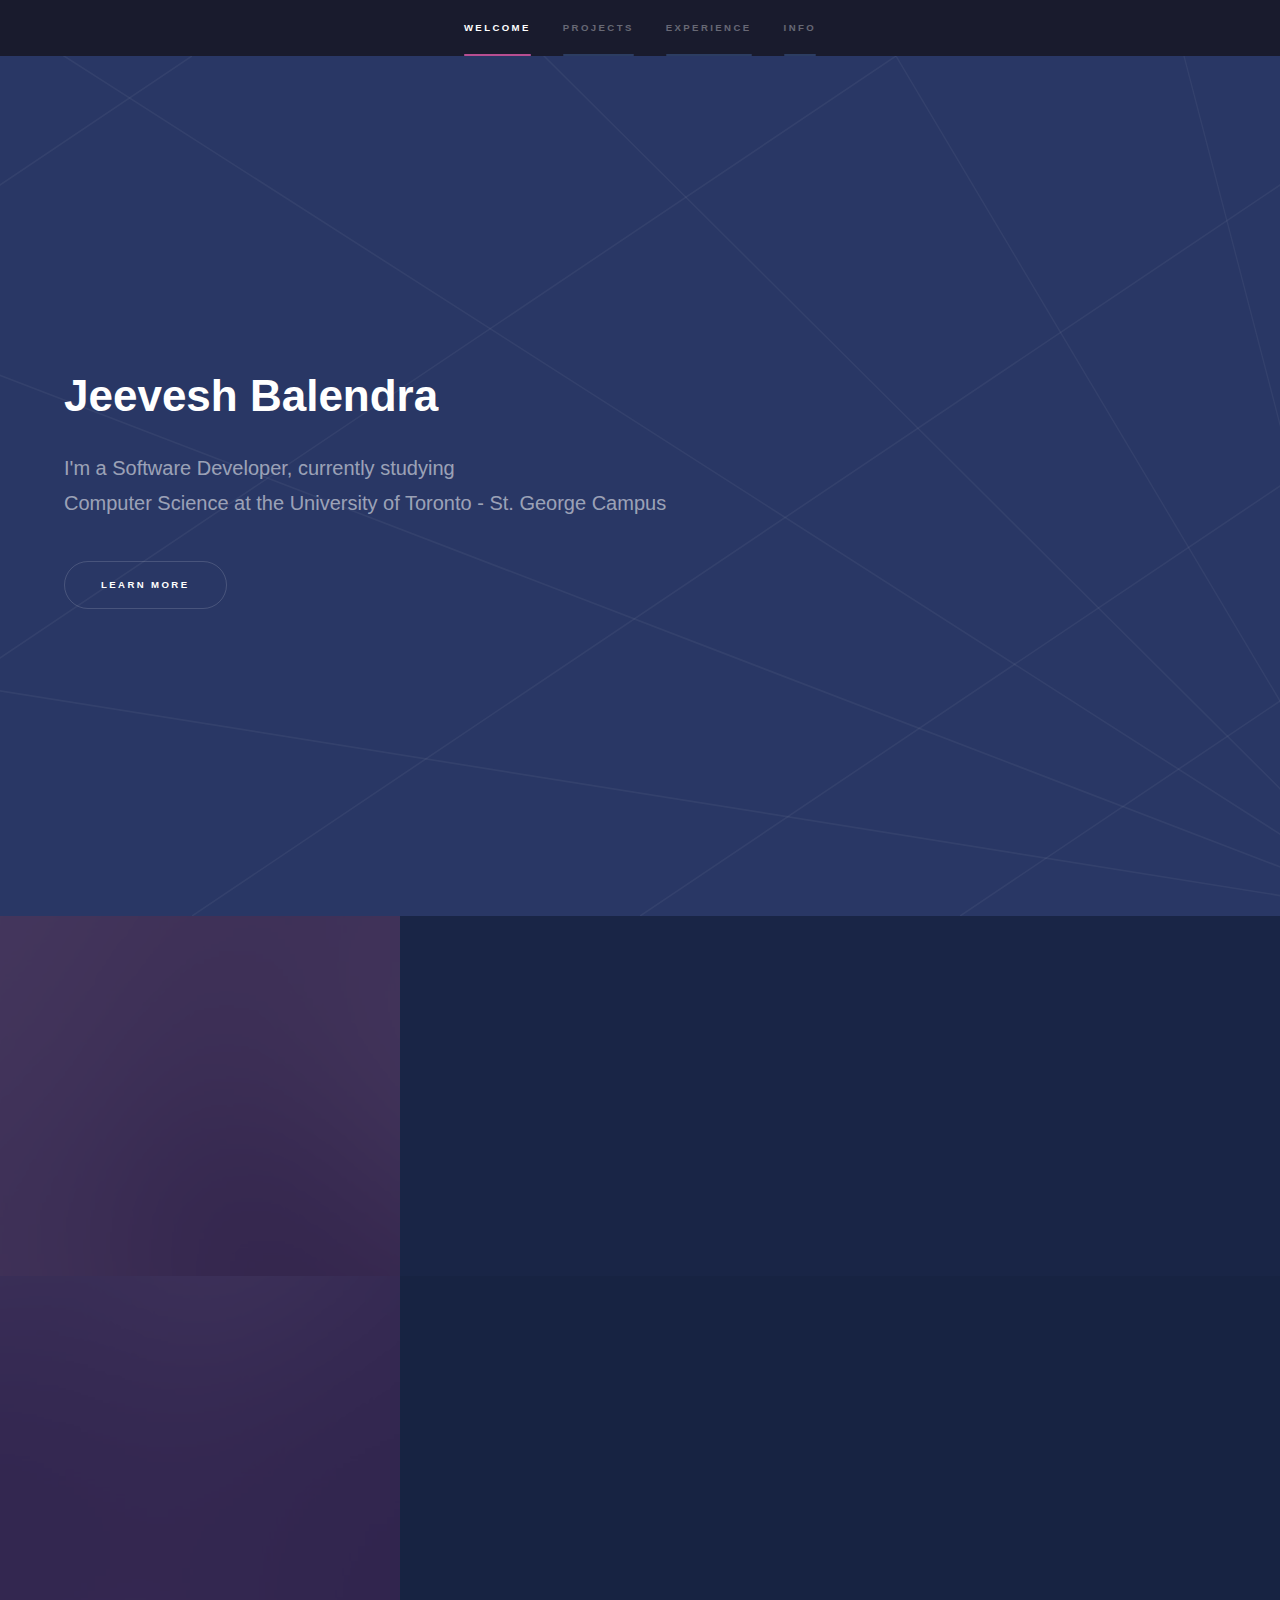
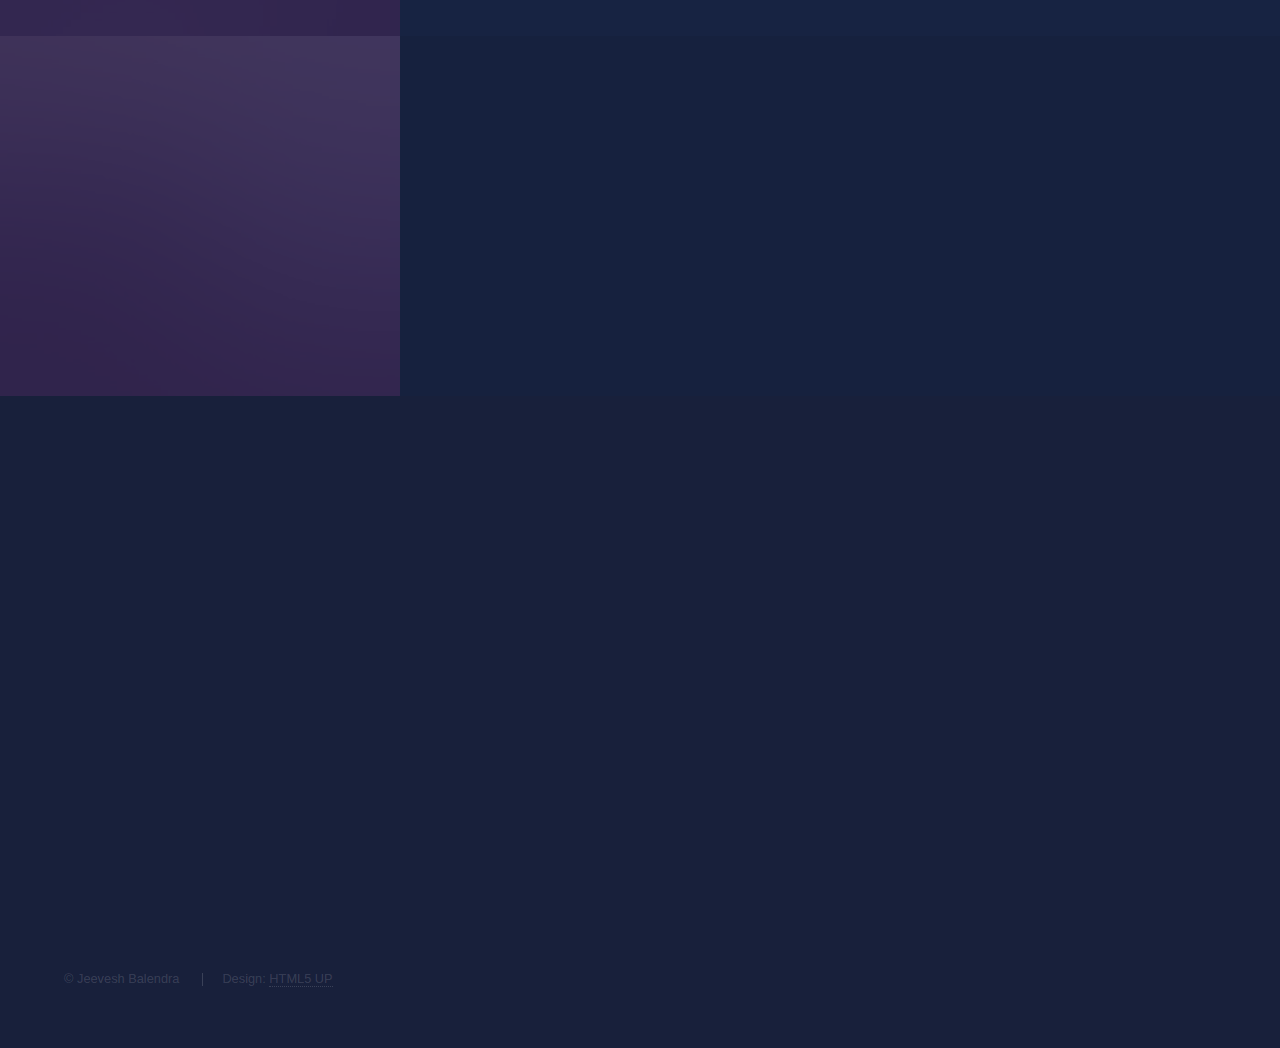
==== index.html @ 4cd85513 "text" ====
<!DOCTYPE html>
<!--
	Hyperspace by HTML5 UP
	html5up.net | @ajlkn
	Free for personal and commercial use under the CCA 3.0 license (html5up.net/license)
-->
<html>
  <head>
    <title>Jeevesh Balendra</title>
    <meta charset="utf-8" />
    <meta
      name="viewport"
      content="width=device-width, initial-scale=1, user-scalable=no"
    />
    <link rel="stylesheet" href="assets/css/main.css" />
    <noscript
      ><link rel="stylesheet" href="assets/css/noscript.css"
    /></noscript>
  </head>
  <body class="is-preload">
    <!-- Sidebar -->
    <section id="sidebar">
      <div class="inner">
        <nav>
          <ul>
            <li><a href="#intro">Welcome</a></li>
            <li><a href="#one">Projects</a></li>
            <li><a href="#two">Experience</a></li>
            <li><a href="#three">Info</a></li>
          </ul>
        </nav>
      </div>
    </section>

    <!-- Wrapper -->
    <div id="wrapper">
      <!-- Intro -->
      <section id="intro" class="wrapper style1 fullscreen fade-up">
        <div class="inner">
          <h1>Jeevesh Balendra</h1>
          <p>
            I'm a Software Developer, currently studying <br />
            Computer Science at the University of Toronto - St. George Campus
          </p>
          <ul class="actions">
            <li><a href="#one" class="button scrolly">Learn more</a></li>
          </ul>
        </div>
      </section>

      <!-- One -->
      <section id="one" class="wrapper style2 spotlights">
        <section>
          <a href="#" class="image"
            ><img src="images/pic01.jpg" alt="" data-position="center center"
          /></a>
          <div class="content">
            <div class="inner">
              <h2>Sed ipsum dolor</h2>
              <p>
                Phasellus convallis elit id ullamcorper pulvinar. Duis aliquam
                turpis mauris, eu ultricies erat malesuada quis. Aliquam
                dapibus.
              </p>
              <ul class="actions">
                <li><a href="generic.html" class="button">Learn more</a></li>
              </ul>
            </div>
          </div>
        </section>
        <section>
          <a href="#" class="image"
            ><img src="images/pic02.jpg" alt="" data-position="top center"
          /></a>
          <div class="content">
            <div class="inner">
              <h2>Feugiat consequat</h2>
              <p>
                Phasellus convallis elit id ullamcorper pulvinar. Duis aliquam
                turpis mauris, eu ultricies erat malesuada quis. Aliquam
                dapibus.
              </p>
              <ul class="actions">
                <li><a href="generic.html" class="button">Learn more</a></li>
              </ul>
            </div>
          </div>
        </section>
        <section>
          <a href="#" class="image"
            ><img src="images/pic03.jpg" alt="" data-position="25% 25%"
          /></a>
          <div class="content">
            <div class="inner">
              <h2>Ultricies aliquam</h2>
              <p>
                Phasellus convallis elit id ullamcorper pulvinar. Duis aliquam
                turpis mauris, eu ultricies erat malesuada quis. Aliquam
                dapibus.
              </p>
              <ul class="actions">
                <li><a href="generic.html" class="button">Learn more</a></li>
              </ul>
            </div>
          </div>
        </section>
      </section>

      <!-- Two (experience) -->
      <section id="two" class="wrapper style3 fade-up">
        <div class="inner">
          <div class="table-wrapper">
            <table>
              <tbody>
                <tr>
                  <td>Software Engineering Fellow</td>
                  <td>Headstarter AI</td>
                  <td>2024</td>
                </tr>
                <tr>
                  <td>Executive</td>
                  <td>Markville Web Development Club</td>
                  <td>2023</td>
                </tr>
              </tbody>
            </table>
          </div>
        </div>
      </section>

      <!-- Three (info) -->
      <section id="three" class="wrapper style3 fade-up">
        <div class="inner">
          <p>I'm currently exploring the world of software engineering, and I'm looking for work for Summer 2025.
          <br>Aside from that, I am also into finance and sports.
          <br>Feel free to reach out anytime!</p>
          <div>
            <section>
                  <ul class="icons">
                    <!-- <li>
                      <a href="#" target="_blank" class="icon brands fa-twitter"
                        ><span class="label">Twitter</span></a
                      >
                    </li> -->
                    <li>
                      <a href="https://github.com/jfishB" target="_blank" class="icon brands fa-github"
                        ><span class="label">GitHub</span></a
                      >
                    </li>
                    <li>
                      <a href="https://linkedin.com/in/jeevesh0126" target="_blank" class="icon brands fa-linkedin-in"
                        ><span class="label">LinkedIn</span></a
                      >
                    </li>
                  </ul>
                </li>
              </ul>
            </section>
          </div>
        </div>
      </section>

      <!-- Footer -->
      <footer id="footer" class="wrapper style3">
        <div class="inner">
          <ul class="menu">
            <li>&copy; Jeevesh Balendra</li>
            <li>Design: <a href="http://html5up.net">HTML5 UP</a></li>
          </ul>
        </div>
      </footer>
    </div>

    <!-- Scripts -->
    <script src="assets/js/jquery.min.js"></script>
    <script src="assets/js/jquery.scrollex.min.js"></script>
    <script src="assets/js/jquery.scrolly.min.js"></script>
    <script src="assets/js/browser.min.js"></script>
    <script src="assets/js/breakpoints.min.js"></script>
    <script src="assets/js/util.js"></script>
    <script src="assets/js/main.js"></script>
  </body>
</html>
---- assets/css/main.css ----
@import url(fontawesome-all.min.css);

/*
	Hyperspace by HTML5 UP
	html5up.net | @ajlkn
	Free for personal and commercial use under the CCA 3.0 license (html5up.net/license)
*/

html, body, div, span, applet, object,
iframe, h1, h2, h3, h4, h5, h6, p, blockquote,
pre, a, abbr, acronym, address, big, cite,
code, del, dfn, em, img, ins, kbd, q, s, samp,
small, strike, strong, sub, sup, tt, var, b,
u, i, center, dl, dt, dd, ol, ul, li, fieldset,
form, label, legend, table, caption, tbody,
tfoot, thead, tr, th, td, article, aside,
canvas, details, embed, figure, figcaption,
footer, header, hgroup, menu, nav, output, ruby,
section, summary, time, mark, audio, video {
	margin: 0;
	padding: 0;
	border: 0;
	font-size: 100%;
	font: inherit;
	vertical-align: baseline;}

article, aside, details, figcaption, figure,
footer, header, hgroup, menu, nav, section {
	display: block;}

body {
	line-height: 1;
}

ol, ul {
	list-style: none;
}

blockquote, q {
	quotes: none;
}

	blockquote:before, blockquote:after, q:before, q:after {
		content: '';
		content: none;
	}

table {
	border-collapse: collapse;
	border-spacing: 0;
}

body {
	-webkit-text-size-adjust: none;
}

mark {
	background-color: transparent;
	color: inherit;
}

input::-moz-focus-inner {
	border: 0;
	padding: 0;
}

input, select, textarea {
	-moz-appearance: none;
	-webkit-appearance: none;
	-ms-appearance: none;
	appearance: none;
}

/* Basic */

	@-ms-viewport {
		width: device-width;
	}

	body {
		-ms-overflow-style: scrollbar;
	}

	@media screen and (max-width: 480px) {

		html, body {
			min-width: 320px;
		}

	}

	html {
		box-sizing: border-box;
	}

	*, *:before, *:after {
		box-sizing: inherit;
	}

	body {
		background: #312450;
	}

		body.is-preload *, body.is-preload *:before, body.is-preload *:after {
			-moz-animation: none !important;
			-webkit-animation: none !important;
			-ms-animation: none !important;
			animation: none !important;
			-moz-transition: none !important;
			-webkit-transition: none !important;
			-ms-transition: none !important;
			transition: none !important;
		}

/* Type */

	body, input, select, textarea {
		color: rgba(255, 255, 255, 0.55);
		font-family: Arial, Helvetica, sans-serif;
		font-size: 16.5pt;
		font-weight: normal;
		line-height: 1.75;
	}

		@media screen and (max-width: 1680px) {

			body, input, select, textarea {
				font-size: 13pt;
			}

		}

		@media screen and (max-width: 1280px) {

			body, input, select, textarea {
				font-size: 12pt;
			}

		}

		@media screen and (max-width: 360px) {

			body, input, select, textarea {
				font-size: 11pt;
			}

		}

	a {
		-moz-transition: color 0.2s ease, border-bottom-color 0.2s ease;
		-webkit-transition: color 0.2s ease, border-bottom-color 0.2s ease;
		-ms-transition: color 0.2s ease, border-bottom-color 0.2s ease;
		transition: color 0.2s ease, border-bottom-color 0.2s ease;
		border-bottom: dotted 1px rgba(255, 255, 255, 0.35);
		color: inherit;
		text-decoration: none;
	}

		a:hover {
			border-bottom-color: transparent;
			color: #ffffff;
		}

	strong, b {
		color: #ffffff;
		font-weight: bold;
	}

	em, i {
		font-style: italic;
	}

	p {
		margin: 0 0 2em 0;
	}

	h1, h2, h3, h4, h5, h6 {
		color: #ffffff;
		font-weight: bold;
		line-height: 1.5;
		margin: 0 0 0.5em 0;
	}

		h1 a, h2 a, h3 a, h4 a, h5 a, h6 a {
			color: inherit;
			text-decoration: none;
		}

	h1 {
		font-size: 2.75em;
	}

		h1.major {
			margin: 0 0 1.3em 0;
			position: relative;
			padding-bottom: 0.35em;
		}

			h1.major:after {
				background-image: -moz-linear-gradient(to right, #5e42a6, #b74e91);
				background-image: -webkit-linear-gradient(to right, #5e42a6, #b74e91);
				background-image: -ms-linear-gradient(to right, #5e42a6, #b74e91);
				background-image: linear-gradient(to right, #5e42a6, #b74e91);
				-moz-transition: max-width 0.2s ease;
				-webkit-transition: max-width 0.2s ease;
				-ms-transition: max-width 0.2s ease;
				transition: max-width 0.2s ease;
				border-radius: 0.2em;
				bottom: 0;
				content: '';
				height: 0.05em;
				position: absolute;
				right: 0;
				width: 100%;
			}

	h2 {
		font-size: 1.75em;
	}

	h3 {
		font-size: 1.1em;
	}

	h4 {
		font-size: 1em;
	}

	h5 {
		font-size: 0.8em;
	}

	h6 {
		font-size: 0.6em;
	}

	@media screen and (max-width: 736px) {

		h1 {
			font-size: 2em;
		}

		h2 {
			font-size: 1.25em;
		}

		h3 {
			font-size: 1em;
		}

		h4 {
			font-size: 0.8em;
		}

		h5 {
			font-size: 0.6em;
		}

		h6 {
			font-size: 0.6em;
		}

	}

	sub {
		font-size: 0.8em;
		position: relative;
		top: 0.5em;
	}

	sup {
		font-size: 0.8em;
		position: relative;
		top: -0.5em;
	}

	blockquote {
		border-left: solid 4px rgba(255, 255, 255, 0.15);
		font-style: italic;
		margin: 0 0 2em 0;
		padding: 0.5em 0 0.5em 2em;
	}

	code {
		background: rgba(255, 255, 255, 0.05);
		border-radius: 0.25em;
		border: solid 1px rgba(255, 255, 255, 0.15);
		font-family: "Courier New", monospace;
		font-size: 0.9em;
		margin: 0 0.25em;
		padding: 0.25em 0.65em;
	}

	pre {
		-webkit-overflow-scrolling: touch;
		font-family: "Courier New", monospace;
		font-size: 0.9em;
		margin: 0 0 2em 0;
	}

		pre code {
			display: block;
			line-height: 1.75em;
			padding: 1em 1.5em;
			overflow-x: auto;
		}

	hr {
		border: 0;
		border-bottom: solid 1px rgba(255, 255, 255, 0.15);
		margin: 2em 0;
	}

		hr.major {
			margin: 3em 0;
		}

	.align-left {
		text-align: left;
	}

	.align-center {
		text-align: center;
	}

	.align-right {
		text-align: right;
	}

/* Row */

	.row {
		display: flex;
		flex-wrap: wrap;
		box-sizing: border-box;
		align-items: stretch;
	}

		.row > * {
			box-sizing: border-box;
		}

		.row.gtr-uniform > * > :last-child {
			margin-bottom: 0;
		}

		.row.aln-left {
			justify-content: flex-start;
		}

		.row.aln-center {
			justify-content: center;
		}

		.row.aln-right {
			justify-content: flex-end;
		}

		.row.aln-top {
			align-items: flex-start;
		}

		.row.aln-middle {
			align-items: center;
		}

		.row.aln-bottom {
			align-items: flex-end;
		}

		.row > .imp {
			order: -1;
		}

		.row > .col-1 {
			width: 8.33333%;
		}

		.row > .off-1 {
			margin-left: 8.33333%;
		}

		.row > .col-2 {
			width: 16.66667%;
		}

		.row > .off-2 {
			margin-left: 16.66667%;
		}

		.row > .col-3 {
			width: 25%;
		}

		.row > .off-3 {
			margin-left: 25%;
		}

		.row > .col-4 {
			width: 33.33333%;
		}

		.row > .off-4 {
			margin-left: 33.33333%;
		}

		.row > .col-5 {
			width: 41.66667%;
		}

		.row > .off-5 {
			margin-left: 41.66667%;
		}

		.row > .col-6 {
			width: 50%;
		}

		.row > .off-6 {
			margin-left: 50%;
		}

		.row > .col-7 {
			width: 58.33333%;
		}

		.row > .off-7 {
			margin-left: 58.33333%;
		}

		.row > .col-8 {
			width: 66.66667%;
		}

		.row > .off-8 {
			margin-left: 66.66667%;
		}

		.row > .col-9 {
			width: 75%;
		}

		.row > .off-9 {
			margin-left: 75%;
		}

		.row > .col-10 {
			width: 83.33333%;
		}

		.row > .off-10 {
			margin-left: 83.33333%;
		}

		.row > .col-11 {
			width: 91.66667%;
		}

		.row > .off-11 {
			margin-left: 91.66667%;
		}

		.row > .col-12 {
			width: 100%;
		}

		.row > .off-12 {
			margin-left: 100%;
		}

		.row.gtr-0 {
			margin-top: 0;
			margin-left: 0em;
		}

			.row.gtr-0 > * {
				padding: 0 0 0 0em;
			}

			.row.gtr-0.gtr-uniform {
				margin-top: 0em;
			}

				.row.gtr-0.gtr-uniform > * {
					padding-top: 0em;
				}

		.row.gtr-25 {
			margin-top: 0;
			margin-left: -0.375em;
		}

			.row.gtr-25 > * {
				padding: 0 0 0 0.375em;
			}

			.row.gtr-25.gtr-uniform {
				margin-top: -0.375em;
			}

				.row.gtr-25.gtr-uniform > * {
					padding-top: 0.375em;
				}

		.row.gtr-50 {
			margin-top: 0;
			margin-left: -0.75em;
		}

			.row.gtr-50 > * {
				padding: 0 0 0 0.75em;
			}

			.row.gtr-50.gtr-uniform {
				margin-top: -0.75em;
			}

				.row.gtr-50.gtr-uniform > * {
					padding-top: 0.75em;
				}

		.row {
			margin-top: 0;
			margin-left: -1.5em;
		}

			.row > * {
				padding: 0 0 0 1.5em;
			}

			.row.gtr-uniform {
				margin-top: -1.5em;
			}

				.row.gtr-uniform > * {
					padding-top: 1.5em;
				}

		.row.gtr-150 {
			margin-top: 0;
			margin-left: -2.25em;
		}

			.row.gtr-150 > * {
				padding: 0 0 0 2.25em;
			}

			.row.gtr-150.gtr-uniform {
				margin-top: -2.25em;
			}

				.row.gtr-150.gtr-uniform > * {
					padding-top: 2.25em;
				}

		.row.gtr-200 {
			margin-top: 0;
			margin-left: -3em;
		}

			.row.gtr-200 > * {
				padding: 0 0 0 3em;
			}

			.row.gtr-200.gtr-uniform {
				margin-top: -3em;
			}

				.row.gtr-200.gtr-uniform > * {
					padding-top: 3em;
				}

		@media screen and (max-width: 1680px) {

			.row {
				display: flex;
				flex-wrap: wrap;
				box-sizing: border-box;
				align-items: stretch;
			}

				.row > * {
					box-sizing: border-box;
				}

				.row.gtr-uniform > * > :last-child {
					margin-bottom: 0;
				}

				.row.aln-left {
					justify-content: flex-start;
				}

				.row.aln-center {
					justify-content: center;
				}

				.row.aln-right {
					justify-content: flex-end;
				}

				.row.aln-top {
					align-items: flex-start;
				}

				.row.aln-middle {
					align-items: center;
				}

				.row.aln-bottom {
					align-items: flex-end;
				}

				.row > .imp-xlarge {
					order: -1;
				}

				.row > .col-1-xlarge {
					width: 8.33333%;
				}

				.row > .off-1-xlarge {
					margin-left: 8.33333%;
				}

				.row > .col-2-xlarge {
					width: 16.66667%;
				}

				.row > .off-2-xlarge {
					margin-left: 16.66667%;
				}

				.row > .col-3-xlarge {
					width: 25%;
				}

				.row > .off-3-xlarge {
					margin-left: 25%;
				}

				.row > .col-4-xlarge {
					width: 33.33333%;
				}

				.row > .off-4-xlarge {
					margin-left: 33.33333%;
				}

				.row > .col-5-xlarge {
					width: 41.66667%;
				}

				.row > .off-5-xlarge {
					margin-left: 41.66667%;
				}

				.row > .col-6-xlarge {
					width: 50%;
				}

				.row > .off-6-xlarge {
					margin-left: 50%;
				}

				.row > .col-7-xlarge {
					width: 58.33333%;
				}

				.row > .off-7-xlarge {
					margin-left: 58.33333%;
				}

				.row > .col-8-xlarge {
					width: 66.66667%;
				}

				.row > .off-8-xlarge {
					margin-left: 66.66667%;
				}

				.row > .col-9-xlarge {
					width: 75%;
				}

				.row > .off-9-xlarge {
					margin-left: 75%;
				}

				.row > .col-10-xlarge {
					width: 83.33333%;
				}

				.row > .off-10-xlarge {
					margin-left: 83.33333%;
				}

				.row > .col-11-xlarge {
					width: 91.66667%;
				}

				.row > .off-11-xlarge {
					margin-left: 91.66667%;
				}

				.row > .col-12-xlarge {
					width: 100%;
				}

				.row > .off-12-xlarge {
					margin-left: 100%;
				}

				.row.gtr-0 {
					margin-top: 0;
					margin-left: 0em;
				}

					.row.gtr-0 > * {
						padding: 0 0 0 0em;
					}

					.row.gtr-0.gtr-uniform {
						margin-top: 0em;
					}

						.row.gtr-0.gtr-uniform > * {
							padding-top: 0em;
						}

				.row.gtr-25 {
					margin-top: 0;
					margin-left: -0.375em;
				}

					.row.gtr-25 > * {
						padding: 0 0 0 0.375em;
					}

					.row.gtr-25.gtr-uniform {
						margin-top: -0.375em;
					}

						.row.gtr-25.gtr-uniform > * {
							padding-top: 0.375em;
						}

				.row.gtr-50 {
					margin-top: 0;
					margin-left: -0.75em;
				}

					.row.gtr-50 > * {
						padding: 0 0 0 0.75em;
					}

					.row.gtr-50.gtr-uniform {
						margin-top: -0.75em;
					}

						.row.gtr-50.gtr-uniform > * {
							padding-top: 0.75em;
						}

				.row {
					margin-top: 0;
					margin-left: -1.5em;
				}

					.row > * {
						padding: 0 0 0 1.5em;
					}

					.row.gtr-uniform {
						margin-top: -1.5em;
					}

						.row.gtr-uniform > * {
							padding-top: 1.5em;
						}

				.row.gtr-150 {
					margin-top: 0;
					margin-left: -2.25em;
				}

					.row.gtr-150 > * {
						padding: 0 0 0 2.25em;
					}

					.row.gtr-150.gtr-uniform {
						margin-top: -2.25em;
					}

						.row.gtr-150.gtr-uniform > * {
							padding-top: 2.25em;
						}

				.row.gtr-200 {
					margin-top: 0;
					margin-left: -3em;
				}

					.row.gtr-200 > * {
						padding: 0 0 0 3em;
					}

					.row.gtr-200.gtr-uniform {
						margin-top: -3em;
					}

						.row.gtr-200.gtr-uniform > * {
							padding-top: 3em;
						}

		}

		@media screen and (max-width: 1280px) {

			.row {
				display: flex;
				flex-wrap: wrap;
				box-sizing: border-box;
				align-items: stretch;
			}

				.row > * {
					box-sizing: border-box;
				}

				.row.gtr-uniform > * > :last-child {
					margin-bottom: 0;
				}

				.row.aln-left {
					justify-content: flex-start;
				}

				.row.aln-center {
					justify-content: center;
				}

				.row.aln-right {
					justify-content: flex-end;
				}

				.row.aln-top {
					align-items: flex-start;
				}

				.row.aln-middle {
					align-items: center;
				}

				.row.aln-bottom {
					align-items: flex-end;
				}

				.row > .imp-large {
					order: -1;
				}

				.row > .col-1-large {
					width: 8.33333%;
				}

				.row > .off-1-large {
					margin-left: 8.33333%;
				}

				.row > .col-2-large {
					width: 16.66667%;
				}

				.row > .off-2-large {
					margin-left: 16.66667%;
				}

				.row > .col-3-large {
					width: 25%;
				}

				.row > .off-3-large {
					margin-left: 25%;
				}

				.row > .col-4-large {
					width: 33.33333%;
				}

				.row > .off-4-large {
					margin-left: 33.33333%;
				}

				.row > .col-5-large {
					width: 41.66667%;
				}

				.row > .off-5-large {
					margin-left: 41.66667%;
				}

				.row > .col-6-large {
					width: 50%;
				}

				.row > .off-6-large {
					margin-left: 50%;
				}

				.row > .col-7-large {
					width: 58.33333%;
				}

				.row > .off-7-large {
					margin-left: 58.33333%;
				}

				.row > .col-8-large {
					width: 66.66667%;
				}

				.row > .off-8-large {
					margin-left: 66.66667%;
				}

				.row > .col-9-large {
					width: 75%;
				}

				.row > .off-9-large {
					margin-left: 75%;
				}

				.row > .col-10-large {
					width: 83.33333%;
				}

				.row > .off-10-large {
					margin-left: 83.33333%;
				}

				.row > .col-11-large {
					width: 91.66667%;
				}

				.row > .off-11-large {
					margin-left: 91.66667%;
				}

				.row > .col-12-large {
					width: 100%;
				}

				.row > .off-12-large {
					margin-left: 100%;
				}

				.row.gtr-0 {
					margin-top: 0;
					margin-left: 0em;
				}

					.row.gtr-0 > * {
						padding: 0 0 0 0em;
					}

					.row.gtr-0.gtr-uniform {
						margin-top: 0em;
					}

						.row.gtr-0.gtr-uniform > * {
							padding-top: 0em;
						}

				.row.gtr-25 {
					margin-top: 0;
					margin-left: -0.375em;
				}

					.row.gtr-25 > * {
						padding: 0 0 0 0.375em;
					}

					.row.gtr-25.gtr-uniform {
						margin-top: -0.375em;
					}

						.row.gtr-25.gtr-uniform > * {
							padding-top: 0.375em;
						}

				.row.gtr-50 {
					margin-top: 0;
					margin-left: -0.75em;
				}

					.row.gtr-50 > * {
						padding: 0 0 0 0.75em;
					}

					.row.gtr-50.gtr-uniform {
						margin-top: -0.75em;
					}

						.row.gtr-50.gtr-uniform > * {
							padding-top: 0.75em;
						}

				.row {
					margin-top: 0;
					margin-left: -1.5em;
				}

					.row > * {
						padding: 0 0 0 1.5em;
					}

					.row.gtr-uniform {
						margin-top: -1.5em;
					}

						.row.gtr-uniform > * {
							padding-top: 1.5em;
						}

				.row.gtr-150 {
					margin-top: 0;
					margin-left: -2.25em;
				}

					.row.gtr-150 > * {
						padding: 0 0 0 2.25em;
					}

					.row.gtr-150.gtr-uniform {
						margin-top: -2.25em;
					}

						.row.gtr-150.gtr-uniform > * {
							padding-top: 2.25em;
						}

				.row.gtr-200 {
					margin-top: 0;
					margin-left: -3em;
				}

					.row.gtr-200 > * {
						padding: 0 0 0 3em;
					}

					.row.gtr-200.gtr-uniform {
						margin-top: -3em;
					}

						.row.gtr-200.gtr-uniform > * {
							padding-top: 3em;
						}

		}

		@media screen and (max-width: 980px) {

			.row {
				display: flex;
				flex-wrap: wrap;
				box-sizing: border-box;
				align-items: stretch;
			}

				.row > * {
					box-sizing: border-box;
				}

				.row.gtr-uniform > * > :last-child {
					margin-bottom: 0;
				}

				.row.aln-left {
					justify-content: flex-start;
				}

				.row.aln-center {
					justify-content: center;
				}

				.row.aln-right {
					justify-content: flex-end;
				}

				.row.aln-top {
					align-items: flex-start;
				}

				.row.aln-middle {
					align-items: center;
				}

				.row.aln-bottom {
					align-items: flex-end;
				}

				.row > .imp-medium {
					order: -1;
				}

				.row > .col-1-medium {
					width: 8.33333%;
				}

				.row > .off-1-medium {
					margin-left: 8.33333%;
				}

				.row > .col-2-medium {
					width: 16.66667%;
				}

				.row > .off-2-medium {
					margin-left: 16.66667%;
				}

				.row > .col-3-medium {
					width: 25%;
				}

				.row > .off-3-medium {
					margin-left: 25%;
				}

				.row > .col-4-medium {
					width: 33.33333%;
				}

				.row > .off-4-medium {
					margin-left: 33.33333%;
				}

				.row > .col-5-medium {
					width: 41.66667%;
				}

				.row > .off-5-medium {
					margin-left: 41.66667%;
				}

				.row > .col-6-medium {
					width: 50%;
				}

				.row > .off-6-medium {
					margin-left: 50%;
				}

				.row > .col-7-medium {
					width: 58.33333%;
				}

				.row > .off-7-medium {
					margin-left: 58.33333%;
				}

				.row > .col-8-medium {
					width: 66.66667%;
				}

				.row > .off-8-medium {
					margin-left: 66.66667%;
				}

				.row > .col-9-medium {
					width: 75%;
				}

				.row > .off-9-medium {
					margin-left: 75%;
				}

				.row > .col-10-medium {
					width: 83.33333%;
				}

				.row > .off-10-medium {
					margin-left: 83.33333%;
				}

				.row > .col-11-medium {
					width: 91.66667%;
				}

				.row > .off-11-medium {
					margin-left: 91.66667%;
				}

				.row > .col-12-medium {
					width: 100%;
				}

				.row > .off-12-medium {
					margin-left: 100%;
				}

				.row.gtr-0 {
					margin-top: 0;
					margin-left: 0em;
				}

					.row.gtr-0 > * {
						padding: 0 0 0 0em;
					}

					.row.gtr-0.gtr-uniform {
						margin-top: 0em;
					}

						.row.gtr-0.gtr-uniform > * {
							padding-top: 0em;
						}

				.row.gtr-25 {
					margin-top: 0;
					margin-left: -0.375em;
				}

					.row.gtr-25 > * {
						padding: 0 0 0 0.375em;
					}

					.row.gtr-25.gtr-uniform {
						margin-top: -0.375em;
					}

						.row.gtr-25.gtr-uniform > * {
							padding-top: 0.375em;
						}

				.row.gtr-50 {
					margin-top: 0;
					margin-left: -0.75em;
				}

					.row.gtr-50 > * {
						padding: 0 0 0 0.75em;
					}

					.row.gtr-50.gtr-uniform {
						margin-top: -0.75em;
					}

						.row.gtr-50.gtr-uniform > * {
							padding-top: 0.75em;
						}

				.row {
					margin-top: 0;
					margin-left: -1.5em;
				}

					.row > * {
						padding: 0 0 0 1.5em;
					}

					.row.gtr-uniform {
						margin-top: -1.5em;
					}

						.row.gtr-uniform > * {
							padding-top: 1.5em;
						}

				.row.gtr-150 {
					margin-top: 0;
					margin-left: -2.25em;
				}

					.row.gtr-150 > * {
						padding: 0 0 0 2.25em;
					}

					.row.gtr-150.gtr-uniform {
						margin-top: -2.25em;
					}

						.row.gtr-150.gtr-uniform > * {
							padding-top: 2.25em;
						}

				.row.gtr-200 {
					margin-top: 0;
					margin-left: -3em;
				}

					.row.gtr-200 > * {
						padding: 0 0 0 3em;
					}

					.row.gtr-200.gtr-uniform {
						margin-top: -3em;
					}

						.row.gtr-200.gtr-uniform > * {
							padding-top: 3em;
						}

		}

		@media screen and (max-width: 736px) {

			.row {
				display: flex;
				flex-wrap: wrap;
				box-sizing: border-box;
				align-items: stretch;
			}

				.row > * {
					box-sizing: border-box;
				}

				.row.gtr-uniform > * > :last-child {
					margin-bottom: 0;
				}

				.row.aln-left {
					justify-content: flex-start;
				}

				.row.aln-center {
					justify-content: center;
				}

				.row.aln-right {
					justify-content: flex-end;
				}

				.row.aln-top {
					align-items: flex-start;
				}

				.row.aln-middle {
					align-items: center;
				}

				.row.aln-bottom {
					align-items: flex-end;
				}

				.row > .imp-small {
					order: -1;
				}

				.row > .col-1-small {
					width: 8.33333%;
				}

				.row > .off-1-small {
					margin-left: 8.33333%;
				}

				.row > .col-2-small {
					width: 16.66667%;
				}

				.row > .off-2-small {
					margin-left: 16.66667%;
				}

				.row > .col-3-small {
					width: 25%;
				}

				.row > .off-3-small {
					margin-left: 25%;
				}

				.row > .col-4-small {
					width: 33.33333%;
				}

				.row > .off-4-small {
					margin-left: 33.33333%;
				}

				.row > .col-5-small {
					width: 41.66667%;
				}

				.row > .off-5-small {
					margin-left: 41.66667%;
				}

				.row > .col-6-small {
					width: 50%;
				}

				.row > .off-6-small {
					margin-left: 50%;
				}

				.row > .col-7-small {
					width: 58.33333%;
				}

				.row > .off-7-small {
					margin-left: 58.33333%;
				}

				.row > .col-8-small {
					width: 66.66667%;
				}

				.row > .off-8-small {
					margin-left: 66.66667%;
				}

				.row > .col-9-small {
					width: 75%;
				}

				.row > .off-9-small {
					margin-left: 75%;
				}

				.row > .col-10-small {
					width: 83.33333%;
				}

				.row > .off-10-small {
					margin-left: 83.33333%;
				}

				.row > .col-11-small {
					width: 91.66667%;
				}

				.row > .off-11-small {
					margin-left: 91.66667%;
				}

				.row > .col-12-small {
					width: 100%;
				}

				.row > .off-12-small {
					margin-left: 100%;
				}

				.row.gtr-0 {
					margin-top: 0;
					margin-left: 0em;
				}

					.row.gtr-0 > * {
						padding: 0 0 0 0em;
					}

					.row.gtr-0.gtr-uniform {
						margin-top: 0em;
					}

						.row.gtr-0.gtr-uniform > * {
							padding-top: 0em;
						}

				.row.gtr-25 {
					margin-top: 0;
					margin-left: -0.375em;
				}

					.row.gtr-25 > * {
						padding: 0 0 0 0.375em;
					}

					.row.gtr-25.gtr-uniform {
						margin-top: -0.375em;
					}

						.row.gtr-25.gtr-uniform > * {
							padding-top: 0.375em;
						}

				.row.gtr-50 {
					margin-top: 0;
					margin-left: -0.75em;
				}

					.row.gtr-50 > * {
						padding: 0 0 0 0.75em;
					}

					.row.gtr-50.gtr-uniform {
						margin-top: -0.75em;
					}

						.row.gtr-50.gtr-uniform > * {
							padding-top: 0.75em;
						}

				.row {
					margin-top: 0;
					margin-left: -1.5em;
				}

					.row > * {
						padding: 0 0 0 1.5em;
					}

					.row.gtr-uniform {
						margin-top: -1.5em;
					}

						.row.gtr-uniform > * {
							padding-top: 1.5em;
						}

				.row.gtr-150 {
					margin-top: 0;
					margin-left: -2.25em;
				}

					.row.gtr-150 > * {
						padding: 0 0 0 2.25em;
					}

					.row.gtr-150.gtr-uniform {
						margin-top: -2.25em;
					}

						.row.gtr-150.gtr-uniform > * {
							padding-top: 2.25em;
						}

				.row.gtr-200 {
					margin-top: 0;
					margin-left: -3em;
				}

					.row.gtr-200 > * {
						padding: 0 0 0 3em;
					}

					.row.gtr-200.gtr-uniform {
						margin-top: -3em;
					}

						.row.gtr-200.gtr-uniform > * {
							padding-top: 3em;
						}

		}

		@media screen and (max-width: 480px) {

			.row {
				display: flex;
				flex-wrap: wrap;
				box-sizing: border-box;
				align-items: stretch;
			}

				.row > * {
					box-sizing: border-box;
				}

				.row.gtr-uniform > * > :last-child {
					margin-bottom: 0;
				}

				.row.aln-left {
					justify-content: flex-start;
				}

				.row.aln-center {
					justify-content: center;
				}

				.row.aln-right {
					justify-content: flex-end;
				}

				.row.aln-top {
					align-items: flex-start;
				}

				.row.aln-middle {
					align-items: center;
				}

				.row.aln-bottom {
					align-items: flex-end;
				}

				.row > .imp-xsmall {
					order: -1;
				}

				.row > .col-1-xsmall {
					width: 8.33333%;
				}

				.row > .off-1-xsmall {
					margin-left: 8.33333%;
				}

				.row > .col-2-xsmall {
					width: 16.66667%;
				}

				.row > .off-2-xsmall {
					margin-left: 16.66667%;
				}

				.row > .col-3-xsmall {
					width: 25%;
				}

				.row > .off-3-xsmall {
					margin-left: 25%;
				}

				.row > .col-4-xsmall {
					width: 33.33333%;
				}

				.row > .off-4-xsmall {
					margin-left: 33.33333%;
				}

				.row > .col-5-xsmall {
					width: 41.66667%;
				}

				.row > .off-5-xsmall {
					margin-left: 41.66667%;
				}

				.row > .col-6-xsmall {
					width: 50%;
				}

				.row > .off-6-xsmall {
					margin-left: 50%;
				}

				.row > .col-7-xsmall {
					width: 58.33333%;
				}

				.row > .off-7-xsmall {
					margin-left: 58.33333%;
				}

				.row > .col-8-xsmall {
					width: 66.66667%;
				}

				.row > .off-8-xsmall {
					margin-left: 66.66667%;
				}

				.row > .col-9-xsmall {
					width: 75%;
				}

				.row > .off-9-xsmall {
					margin-left: 75%;
				}

				.row > .col-10-xsmall {
					width: 83.33333%;
				}

				.row > .off-10-xsmall {
					margin-left: 83.33333%;
				}

				.row > .col-11-xsmall {
					width: 91.66667%;
				}

				.row > .off-11-xsmall {
					margin-left: 91.66667%;
				}

				.row > .col-12-xsmall {
					width: 100%;
				}

				.row > .off-12-xsmall {
					margin-left: 100%;
				}

				.row.gtr-0 {
					margin-top: 0;
					margin-left: 0em;
				}

					.row.gtr-0 > * {
						padding: 0 0 0 0em;
					}

					.row.gtr-0.gtr-uniform {
						margin-top: 0em;
					}

						.row.gtr-0.gtr-uniform > * {
							padding-top: 0em;
						}

				.row.gtr-25 {
					margin-top: 0;
					margin-left: -0.375em;
				}

					.row.gtr-25 > * {
						padding: 0 0 0 0.375em;
					}

					.row.gtr-25.gtr-uniform {
						margin-top: -0.375em;
					}

						.row.gtr-25.gtr-uniform > * {
							padding-top: 0.375em;
						}

				.row.gtr-50 {
					margin-top: 0;
					margin-left: -0.75em;
				}

					.row.gtr-50 > * {
						padding: 0 0 0 0.75em;
					}

					.row.gtr-50.gtr-uniform {
						margin-top: -0.75em;
					}

						.row.gtr-50.gtr-uniform > * {
							padding-top: 0.75em;
						}

				.row {
					margin-top: 0;
					margin-left: -1.5em;
				}

					.row > * {
						padding: 0 0 0 1.5em;
					}

					.row.gtr-uniform {
						margin-top: -1.5em;
					}

						.row.gtr-uniform > * {
							padding-top: 1.5em;
						}

				.row.gtr-150 {
					margin-top: 0;
					margin-left: -2.25em;
				}

					.row.gtr-150 > * {
						padding: 0 0 0 2.25em;
					}

					.row.gtr-150.gtr-uniform {
						margin-top: -2.25em;
					}

						.row.gtr-150.gtr-uniform > * {
							padding-top: 2.25em;
						}

				.row.gtr-200 {
					margin-top: 0;
					margin-left: -3em;
				}

					.row.gtr-200 > * {
						padding: 0 0 0 3em;
					}

					.row.gtr-200.gtr-uniform {
						margin-top: -3em;
					}

						.row.gtr-200.gtr-uniform > * {
							padding-top: 3em;
						}

		}

/* Box */

	.box {
		border-radius: 0.25em;
		border: solid 1px rgba(255, 255, 255, 0.15);
		margin-bottom: 2em;
		padding: 1.5em;
	}

		.box > :last-child,
		.box > :last-child > :last-child,
		.box > :last-child > :last-child > :last-child {
			margin-bottom: 0;
		}

		.box.alt {
			border: 0;
			border-radius: 0;
			padding: 0;
		}

/* Button */

	input[type="submit"],
	input[type="reset"],
	input[type="button"],
	button,
	.button {
		-moz-appearance: none;
		-webkit-appearance: none;
		-ms-appearance: none;
		appearance: none;
		-moz-transition: border-color 0.2s ease;
		-webkit-transition: border-color 0.2s ease;
		-ms-transition: border-color 0.2s ease;
		transition: border-color 0.2s ease;
		background-color: transparent;
		border: solid 1px !important;
		border-color: rgba(255, 255, 255, 0.15) !important;
		border-radius: 3em;
		color: #ffffff !important;
		cursor: pointer;
		display: inline-block;
		font-size: 0.6em;
		font-weight: bold;
		height: calc(4.75em + 2px);
		letter-spacing: 0.25em;
		line-height: 4.75em;
		outline: 0;
		padding: 0 3.75em;
		position: relative;
		text-align: center;
		text-decoration: none;
		text-transform: uppercase;
		white-space: nowrap;
	}

		input[type="submit"]:after,
		input[type="reset"]:after,
		input[type="button"]:after,
		button:after,
		.button:after {
			-moz-transform: scale(0.25);
			-webkit-transform: scale(0.25);
			-ms-transform: scale(0.25);
			transform: scale(0.25);
			pointer-events: none;
			-moz-transition: opacity 0.2s ease, -moz-transform 0.2s ease;
			-webkit-transition: opacity 0.2s ease, -webkit-transform 0.2s ease;
			-ms-transition: opacity 0.2s ease, -ms-transform 0.2s ease;
			transition: opacity 0.2s ease, transform 0.2s ease;
			background: #ffffff;
			border-radius: 3em;
			content: '';
			height: 100%;
			left: 0;
			opacity: 0;
			position: absolute;
			top: 0;
			width: 100%;
		}

		input[type="submit"].icon:before,
		input[type="reset"].icon:before,
		input[type="button"].icon:before,
		button.icon:before,
		.button.icon:before {
			margin-right: 0.75em;
		}

		input[type="submit"].fit,
		input[type="reset"].fit,
		input[type="button"].fit,
		button.fit,
		.button.fit {
			width: 100%;
		}

		input[type="submit"].small,
		input[type="reset"].small,
		input[type="button"].small,
		button.small,
		.button.small {
			font-size: 0.4em;
		}

		input[type="submit"].large,
		input[type="reset"].large,
		input[type="button"].large,
		button.large,
		.button.large {
			font-size: 0.8em;
		}

		input[type="submit"].primary,
		input[type="reset"].primary,
		input[type="button"].primary,
		button.primary,
		.button.primary {
			background-color: #ffffff;
			color: #312450 !important;
		}

			input[type="submit"].primary:after,
			input[type="reset"].primary:after,
			input[type="button"].primary:after,
			button.primary:after,
			.button.primary:after {
				display: none;
			}

		input[type="submit"].disabled, input[type="submit"]:disabled,
		input[type="reset"].disabled,
		input[type="reset"]:disabled,
		input[type="button"].disabled,
		input[type="button"]:disabled,
		button.disabled,
		button:disabled,
		.button.disabled,
		.button:disabled {
			cursor: default;
			opacity: 0.5;
			pointer-events: none;
		}

		input[type="submit"]:hover,
		input[type="reset"]:hover,
		input[type="button"]:hover,
		button:hover,
		.button:hover {
			border-color: rgba(255, 255, 255, 0.55) !important;
		}

			input[type="submit"]:hover:after,
			input[type="reset"]:hover:after,
			input[type="button"]:hover:after,
			button:hover:after,
			.button:hover:after {
				opacity: 0.05;
				-moz-transform: scale(1);
				-webkit-transform: scale(1);
				-ms-transform: scale(1);
				transform: scale(1);
			}

			input[type="submit"]:hover:active,
			input[type="reset"]:hover:active,
			input[type="button"]:hover:active,
			button:hover:active,
			.button:hover:active {
				border-color: #ffffff !important;
			}

				input[type="submit"]:hover:active:after,
				input[type="reset"]:hover:active:after,
				input[type="button"]:hover:active:after,
				button:hover:active:after,
				.button:hover:active:after {
					opacity: 0.1;
				}

/* Features */

	.features {
		display: -moz-flex;
		display: -webkit-flex;
		display: -ms-flex;
		display: flex;
		-moz-flex-wrap: wrap;
		-webkit-flex-wrap: wrap;
		-ms-flex-wrap: wrap;
		flex-wrap: wrap;
		border-radius: 0.25em;
		border: solid 1px rgba(255, 255, 255, 0.15);
		background: rgba(255, 255, 255, 0.05);
		margin: 0 0 2em 0;
	}

		.features section {
			padding: 3.5em 3em 1em 7em ;
			width: 50%;
			border-top: solid 1px rgba(255, 255, 255, 0.15);
			position: relative;
		}

			.features section:nth-child(-n + 2) {
				border-top-width: 0;
			}

			.features section:nth-child(2n) {
				border-left: solid 1px rgba(255, 255, 255, 0.15);
			}

			.features section .icon {
				-moz-transition: opacity 0.5s ease, -moz-transform 0.5s ease;
				-webkit-transition: opacity 0.5s ease, -webkit-transform 0.5s ease;
				-ms-transition: opacity 0.5s ease, -ms-transform 0.5s ease;
				transition: opacity 0.5s ease, transform 0.5s ease;
				-moz-transition-delay: 1s;
				-webkit-transition-delay: 1s;
				-ms-transition-delay: 1s;
				transition-delay: 1s;
				-moz-transform: scale(1);
				-webkit-transform: scale(1);
				-ms-transform: scale(1);
				transform: scale(1);
				position: absolute;
				left: 3em;
				top: 3em;
				opacity: 1;
			}

			.features section:nth-child(1) .icon {
				-moz-transition-delay: 0.15s;
				-webkit-transition-delay: 0.15s;
				-ms-transition-delay: 0.15s;
				transition-delay: 0.15s;
			}

			.features section:nth-child(2) .icon {
				-moz-transition-delay: 0.3s;
				-webkit-transition-delay: 0.3s;
				-ms-transition-delay: 0.3s;
				transition-delay: 0.3s;
			}

			.features section:nth-child(3) .icon {
				-moz-transition-delay: 0.45s;
				-webkit-transition-delay: 0.45s;
				-ms-transition-delay: 0.45s;
				transition-delay: 0.45s;
			}

			.features section:nth-child(4) .icon {
				-moz-transition-delay: 0.6s;
				-webkit-transition-delay: 0.6s;
				-ms-transition-delay: 0.6s;
				transition-delay: 0.6s;
			}

			.features section:nth-child(5) .icon {
				-moz-transition-delay: 0.75s;
				-webkit-transition-delay: 0.75s;
				-ms-transition-delay: 0.75s;
				transition-delay: 0.75s;
			}

			.features section:nth-child(6) .icon {
				-moz-transition-delay: 0.9s;
				-webkit-transition-delay: 0.9s;
				-ms-transition-delay: 0.9s;
				transition-delay: 0.9s;
			}

			.features section:nth-child(7) .icon {
				-moz-transition-delay: 1.05s;
				-webkit-transition-delay: 1.05s;
				-ms-transition-delay: 1.05s;
				transition-delay: 1.05s;
			}

			.features section:nth-child(8) .icon {
				-moz-transition-delay: 1.2s;
				-webkit-transition-delay: 1.2s;
				-ms-transition-delay: 1.2s;
				transition-delay: 1.2s;
			}

			.features section:nth-child(9) .icon {
				-moz-transition-delay: 1.35s;
				-webkit-transition-delay: 1.35s;
				-ms-transition-delay: 1.35s;
				transition-delay: 1.35s;
			}

			.features section:nth-child(10) .icon {
				-moz-transition-delay: 1.5s;
				-webkit-transition-delay: 1.5s;
				-ms-transition-delay: 1.5s;
				transition-delay: 1.5s;
			}

			.features section:nth-child(11) .icon {
				-moz-transition-delay: 1.65s;
				-webkit-transition-delay: 1.65s;
				-ms-transition-delay: 1.65s;
				transition-delay: 1.65s;
			}

			.features section:nth-child(12) .icon {
				-moz-transition-delay: 1.8s;
				-webkit-transition-delay: 1.8s;
				-ms-transition-delay: 1.8s;
				transition-delay: 1.8s;
			}

			.features section:nth-child(13) .icon {
				-moz-transition-delay: 1.95s;
				-webkit-transition-delay: 1.95s;
				-ms-transition-delay: 1.95s;
				transition-delay: 1.95s;
			}

			.features section:nth-child(14) .icon {
				-moz-transition-delay: 2.1s;
				-webkit-transition-delay: 2.1s;
				-ms-transition-delay: 2.1s;
				transition-delay: 2.1s;
			}

			.features section:nth-child(15) .icon {
				-moz-transition-delay: 2.25s;
				-webkit-transition-delay: 2.25s;
				-ms-transition-delay: 2.25s;
				transition-delay: 2.25s;
			}

			.features section:nth-child(16) .icon {
				-moz-transition-delay: 2.4s;
				-webkit-transition-delay: 2.4s;
				-ms-transition-delay: 2.4s;
				transition-delay: 2.4s;
			}

			.features section:nth-child(17) .icon {
				-moz-transition-delay: 2.55s;
				-webkit-transition-delay: 2.55s;
				-ms-transition-delay: 2.55s;
				transition-delay: 2.55s;
			}

			.features section:nth-child(18) .icon {
				-moz-transition-delay: 2.7s;
				-webkit-transition-delay: 2.7s;
				-ms-transition-delay: 2.7s;
				transition-delay: 2.7s;
			}

			.features section:nth-child(19) .icon {
				-moz-transition-delay: 2.85s;
				-webkit-transition-delay: 2.85s;
				-ms-transition-delay: 2.85s;
				transition-delay: 2.85s;
			}

			.features section:nth-child(20) .icon {
				-moz-transition-delay: 3s;
				-webkit-transition-delay: 3s;
				-ms-transition-delay: 3s;
				transition-delay: 3s;
			}

		.features.inactive section .icon {
			-moz-transform: scale(0.5);
			-webkit-transform: scale(0.5);
			-ms-transform: scale(0.5);
			transform: scale(0.5);
			opacity: 0;
		}

		@media screen and (max-width: 980px) {

			.features {
				display: block;
			}

				.features section {
					border-top-width: 1px !important;
					border-left-width: 0 !important;
					width: 100%;
				}

					.features section:first-child {
						border-top-width: 0 !important;
					}

		}

		@media screen and (max-width: 736px) {

			.features section {
				padding: 2.5em 1.5em 0.1em 5.5em ;
			}

				.features section .icon {
					left: 1.5em;
					top: 2em;
				}

		}

		@media screen and (max-width: 480px) {

			.features section {
				padding: 2em 1.5em 0.1em 1.5em ;
			}

				.features section .icon {
					left: 0;
					position: relative;
					top: 0;
				}

		}

/* Form */

	form {
		margin: 0 0 2em 0;
	}

		form > :last-child {
			margin-bottom: 0;
		}

		form > .fields {
			display: -moz-flex;
			display: -webkit-flex;
			display: -ms-flex;
			display: flex;
			-moz-flex-wrap: wrap;
			-webkit-flex-wrap: wrap;
			-ms-flex-wrap: wrap;
			flex-wrap: wrap;
			width: calc(100% + 3em);
			margin: -1.5em 0 2em -1.5em;
		}

			form > .fields > .field {
				-moz-flex-grow: 0;
				-webkit-flex-grow: 0;
				-ms-flex-grow: 0;
				flex-grow: 0;
				-moz-flex-shrink: 0;
				-webkit-flex-shrink: 0;
				-ms-flex-shrink: 0;
				flex-shrink: 0;
				padding: 1.5em 0 0 1.5em;
				width: calc(100% - 1.5em);
			}

				form > .fields > .field.half {
					width: calc(50% - 0.75em);
				}

				form > .fields > .field.third {
					width: calc(100%/3 - 0.5em);
				}

				form > .fields > .field.quarter {
					width: calc(25% - 0.375em);
				}

		@media screen and (max-width: 480px) {

			form > .fields {
				width: calc(100% + 3em);
				margin: -1.5em 0 2em -1.5em;
			}

				form > .fields > .field {
					padding: 1.5em 0 0 1.5em;
					width: calc(100% - 1.5em);
				}

					form > .fields > .field.half {
						width: calc(100% - 1.5em);
					}

					form > .fields > .field.third {
						width: calc(100% - 1.5em);
					}

					form > .fields > .field.quarter {
						width: calc(100% - 1.5em);
					}

		}

	label {
		color: #ffffff;
		font-weight: bold;
		line-height: 1.5;
		margin: 0 0 0.7em 0;
		display: block;
		font-size: 1.1em;
	}

	input[type="text"],
	input[type="password"],
	input[type="email"],
	input[type="tel"],
	select,
	textarea {
		-moz-appearance: none;
		-webkit-appearance: none;
		-ms-appearance: none;
		appearance: none;
		background: rgba(255, 255, 255, 0.05);
		border-radius: 0.25em;
		border: none;
		border: solid 1px rgba(255, 255, 255, 0.15);
		color: inherit;
		display: block;
		outline: 0;
		padding: 0 1em;
		text-decoration: none;
		width: 100%;
	}

		input[type="text"]:invalid,
		input[type="password"]:invalid,
		input[type="email"]:invalid,
		input[type="tel"]:invalid,
		select:invalid,
		textarea:invalid {
			box-shadow: none;
		}

		input[type="text"]:focus,
		input[type="password"]:focus,
		input[type="email"]:focus,
		input[type="tel"]:focus,
		select:focus,
		textarea:focus {
			border-color: #ffffff;
			box-shadow: 0 0 0 1px #ffffff;
		}

	select {
		background-image: url("data:image/svg+xml;charset=utf8,%3Csvg xmlns='http://www.w3.org/2000/svg' width='40' height='40' preserveAspectRatio='none' viewBox='0 0 40 40'%3E%3Cpath d='M9.4,12.3l10.4,10.4l10.4-10.4c0.2-0.2,0.5-0.4,0.9-0.4c0.3,0,0.6,0.1,0.9,0.4l3.3,3.3c0.2,0.2,0.4,0.5,0.4,0.9 c0,0.4-0.1,0.6-0.4,0.9L20.7,31.9c-0.2,0.2-0.5,0.4-0.9,0.4c-0.3,0-0.6-0.1-0.9-0.4L4.3,17.3c-0.2-0.2-0.4-0.5-0.4-0.9 c0-0.4,0.1-0.6,0.4-0.9l3.3-3.3c0.2-0.2,0.5-0.4,0.9-0.4S9.1,12.1,9.4,12.3z' fill='rgba(255, 255, 255, 0.15)' /%3E%3C/svg%3E");
		background-size: 1.25rem;
		background-repeat: no-repeat;
		background-position: calc(100% - 1rem) center;
		height: 2.75em;
		padding-right: 2.75em;
		text-overflow: ellipsis;
	}

		select option {
			color: #ffffff;
			background: #312450;
		}

		select:focus::-ms-value {
			background-color: transparent;
		}

		select::-ms-expand {
			display: none;
		}

	input[type="text"],
	input[type="password"],
	input[type="email"],
	select {
		height: 2.75em;
	}

	textarea {
		padding: 0.75em 1em;
	}

		body.is-ie textarea {
			min-height: 10em;
		}

	input[type="checkbox"],
	input[type="radio"] {
		-moz-appearance: none;
		-webkit-appearance: none;
		-ms-appearance: none;
		appearance: none;
		display: block;
		float: left;
		margin-right: -2em;
		opacity: 0;
		width: 1em;
		z-index: -1;
	}

		input[type="checkbox"] + label,
		input[type="radio"] + label {
			text-decoration: none;
			color: rgba(255, 255, 255, 0.55);
			cursor: pointer;
			display: inline-block;
			font-size: 1em;
			font-weight: normal;
			padding-left: 2.4em;
			padding-right: 0.75em;
			position: relative;
		}

			input[type="checkbox"] + label:before,
			input[type="radio"] + label:before {
				-moz-osx-font-smoothing: grayscale;
				-webkit-font-smoothing: antialiased;
				display: inline-block;
				font-style: normal;
				font-variant: normal;
				text-rendering: auto;
				line-height: 1;
				text-transform: none !important;
				font-family: 'Font Awesome 5 Free';
				font-weight: 900;
			}

			input[type="checkbox"] + label:before,
			input[type="radio"] + label:before {
				background: rgba(255, 255, 255, 0.05);
				border-radius: 0.25em;
				border: solid 1px rgba(255, 255, 255, 0.15);
				content: '';
				display: inline-block;
				font-size: 0.8em;
				height: 2.0625em;
				left: 0;
				line-height: 2.0625em;
				position: absolute;
				text-align: center;
				top: 0;
				width: 2.0625em;
			}

		input[type="checkbox"]:checked + label:before,
		input[type="radio"]:checked + label:before {
			background: #ffffff;
			border-color: #ffffff;
			color: #b74e91;
			content: '\f00c';
		}

		input[type="checkbox"]:focus + label:before,
		input[type="radio"]:focus + label:before {
			border-color: #ffffff;
			box-shadow: 0 0 0 1px #ffffff;
		}

	input[type="checkbox"] + label:before {
		border-radius: 0.25em;
	}

	input[type="radio"] + label:before {
		border-radius: 100%;
	}

	::-webkit-input-placeholder {
		color: rgba(255, 255, 255, 0.35) !important;
		opacity: 1.0;
	}

	:-moz-placeholder {
		color: rgba(255, 255, 255, 0.35) !important;
		opacity: 1.0;
	}

	::-moz-placeholder {
		color: rgba(255, 255, 255, 0.35) !important;
		opacity: 1.0;
	}

	:-ms-input-placeholder {
		color: rgba(255, 255, 255, 0.35) !important;
		opacity: 1.0;
	}

/* Icon */

	.icon {
		text-decoration: none;
		border-bottom: none;
		position: relative;
	}

		.icon:before {
			-moz-osx-font-smoothing: grayscale;
			-webkit-font-smoothing: antialiased;
			display: inline-block;
			font-style: normal;
			font-variant: normal;
			text-rendering: auto;
			line-height: 1;
			text-transform: none !important;
			font-family: 'Font Awesome 5 Free';
			font-weight: 400;
		}

		.icon > .label {
			display: none;
		}

		.icon:before {
			line-height: inherit;
		}

		.icon.solid:before {
			font-weight: 900;
		}

		.icon.brands:before {
			font-family: 'Font Awesome 5 Brands';
		}

		.icon.major {
			width: 2.5em;
			height: 2.5em;
			display: block;
			background: #ffffff;
			border-radius: 100%;
			color: #312450;
			text-align: center;
			line-height: 2.5em;
			margin: 0 0 1.3em 0;
		}

			.icon.major:before {
				font-size: 1.25em;
			}

				.wrapper.style1 .icon.major:before {
					color: #4245a6;
				}

				.wrapper.style1-alt .icon.major:before {
					color: #493382;
				}

				.wrapper.style2 .icon.major:before {
					color: #5052b5;
				}

				.wrapper.style2-alt .icon.major:before {
					color: #3e4094;
				}

				.wrapper.style3 .icon.major:before {
					color: #b74e91;
				}

				.wrapper.style3-alt .icon.major:before {
					color: #953d75;
				}

/* Image */

	.image {
		border-radius: 0.25em;
		border: 0;
		display: inline-block;
		position: relative;
	}

		.image img {
			border-radius: 0.25em;
			display: block;
		}

		.image.left, .image.right {
			max-width: 40%;
		}

			.image.left img, .image.right img {
				width: 100%;
			}

		.image.left {
			float: left;
			margin: 0 1.5em 1em 0;
			top: 0.25em;
		}

		.image.right {
			float: right;
			margin: 0 0 1em 1.5em;
			top: 0.25em;
		}

		.image.fit {
			display: block;
			margin: 0 0 2em 0;
			width: 100%;
		}

			.image.fit img {
				width: 100%;
			}

		.image.main {
			display: block;
			margin: 0 0 3em 0;
			width: 100%;
		}

			.image.main img {
				width: 100%;
			}

/* List */

	ol {
		list-style: decimal;
		margin: 0 0 2em 0;
		padding-left: 1.25em;
	}

		ol li {
			padding-left: 0.25em;
		}

	ul {
		list-style: disc;
		margin: 0 0 2em 0;
		padding-left: 1em;
	}

		ul li {
			padding-left: 0.5em;
		}

		ul.alt {
			list-style: none;
			padding-left: 0;
		}

			ul.alt li {
				border-top: solid 1px rgba(255, 255, 255, 0.15);
				padding: 0.5em 0;
			}

				ul.alt li:first-child {
					border-top: 0;
					padding-top: 0;
				}

	dl {
		margin: 0 0 2em 0;
	}

		dl dt {
			display: block;
			font-weight: bold;
			margin: 0 0 1em 0;
		}

		dl dd {
			margin-left: 2em;
		}

/* Actions */

	ul.actions {
		display: -moz-flex;
		display: -webkit-flex;
		display: -ms-flex;
		display: flex;
		cursor: default;
		list-style: none;
		margin-left: -1em;
		padding-left: 0;
	}

		ul.actions li {
			padding: 0 0 0 1em;
			vertical-align: middle;
		}

		ul.actions.special {
			-moz-justify-content: center;
			-webkit-justify-content: center;
			-ms-justify-content: center;
			justify-content: center;
			width: 100%;
			margin-left: 0;
		}

			ul.actions.special li:first-child {
				padding-left: 0;
			}

		ul.actions.stacked {
			-moz-flex-direction: column;
			-webkit-flex-direction: column;
			-ms-flex-direction: column;
			flex-direction: column;
			margin-left: 0;
		}

			ul.actions.stacked li {
				padding: 1.3em 0 0 0;
			}

				ul.actions.stacked li:first-child {
					padding-top: 0;
				}

		ul.actions.fit {
			width: calc(100% + 1em);
		}

			ul.actions.fit li {
				-moz-flex-grow: 1;
				-webkit-flex-grow: 1;
				-ms-flex-grow: 1;
				flex-grow: 1;
				-moz-flex-shrink: 1;
				-webkit-flex-shrink: 1;
				-ms-flex-shrink: 1;
				flex-shrink: 1;
				width: 100%;
			}

				ul.actions.fit li > * {
					width: 100%;
				}

			ul.actions.fit.stacked {
				width: 100%;
			}

		@media screen and (max-width: 480px) {

			ul.actions:not(.fixed) {
				-moz-flex-direction: column;
				-webkit-flex-direction: column;
				-ms-flex-direction: column;
				flex-direction: column;
				margin-left: 0;
				width: 100% !important;
			}

				ul.actions:not(.fixed) li {
					-moz-flex-grow: 1;
					-webkit-flex-grow: 1;
					-ms-flex-grow: 1;
					flex-grow: 1;
					-moz-flex-shrink: 1;
					-webkit-flex-shrink: 1;
					-ms-flex-shrink: 1;
					flex-shrink: 1;
					padding: 1em 0 0 0;
					text-align: center;
					width: 100%;
				}

					ul.actions:not(.fixed) li > * {
						width: 100%;
					}

					ul.actions:not(.fixed) li:first-child {
						padding-top: 0;
					}

					ul.actions:not(.fixed) li input[type="submit"],
					ul.actions:not(.fixed) li input[type="reset"],
					ul.actions:not(.fixed) li input[type="button"],
					ul.actions:not(.fixed) li button,
					ul.actions:not(.fixed) li .button {
						width: 100%;
					}

						ul.actions:not(.fixed) li input[type="submit"].icon:before,
						ul.actions:not(.fixed) li input[type="reset"].icon:before,
						ul.actions:not(.fixed) li input[type="button"].icon:before,
						ul.actions:not(.fixed) li button.icon:before,
						ul.actions:not(.fixed) li .button.icon:before {
							margin-left: -0.5rem;
						}

		}

/* Contact */

	ul.contact {
		list-style: none;
		padding: 0;
	}

		ul.contact > li {
			padding: 0;
			margin: 1.5em 0 0 0;
		}

			ul.contact > li:first-child {
				margin-top: 0;
			}

/* Icons */

	ul.icons {
		cursor: default;
		list-style: none;
		padding-left: 0;
	}

		ul.icons li {
			display: inline-block;
			padding: 0 0.75em 0 0;
		}

			ul.icons li:last-child {
				padding-right: 0;
			}

			ul.icons li > a, ul.icons li > span {
				border: 0;
			}

				ul.icons li > a .label, ul.icons li > span .label {
					display: none;
				}

/* Menu */

	ul.menu {
		list-style: none;
		padding: 0;
	}

		ul.menu > li {
			border-left: solid 1px rgba(255, 255, 255, 0.15);
			display: inline-block;
			line-height: 1;
			margin-left: 1.5em;
			padding: 0 0 0 1.5em;
		}

			ul.menu > li:first-child {
				border-left: 0;
				margin: 0;
				padding-left: 0;
			}

		@media screen and (max-width: 480px) {

			ul.menu > li {
				border-left: 0;
				display: block;
				line-height: inherit;
				margin: 0.5em 0 0 0;
				padding-left: 0;
			}

		}

/* Section/Article */

	section.special, article.special {
		text-align: center;
	}

	header p {
		color: rgba(255, 255, 255, 0.35);
		position: relative;
		margin: 0 0 1.5em 0;
	}

	header h2 + p {
		font-size: 1.25em;
		margin-top: -1em;
		line-height: 1.5em;
	}

	header h3 + p {
		font-size: 1.1em;
		margin-top: -0.8em;
		line-height: 1.5em;
	}

	header h4 + p,
	header h5 + p,
	header h6 + p {
		font-size: 0.9em;
		margin-top: -0.6em;
		line-height: 1.5em;
	}

/* Split */

	.split {
		display: -moz-flex;
		display: -webkit-flex;
		display: -ms-flex;
		display: flex;
	}

		.split > * {
			width: calc(50% - 2.5em);
		}

		.split > :nth-child(2n - 1) {
			padding-right: 2.5em;
			border-right: solid 1px rgba(255, 255, 255, 0.15);
		}

		.split > :nth-child(2n) {
			padding-left: 2.5em;
		}

		.split.style1 > :nth-child(2n - 1) {
			width: calc(66.66666% - 2.5em);
		}

		.split.style1 > :nth-child(2n) {
			width: calc(33.33333% - 2.5em);
		}

		@media screen and (max-width: 1680px) {

			.split > * {
				width: calc(50% - 2em);
			}

			.split > :nth-child(2n - 1) {
				padding-right: 2em;
			}

			.split > :nth-child(2n) {
				padding-left: 2em;
			}

			.split.style1 > :nth-child(2n - 1) {
				width: calc(66.66666% - 2em);
			}

			.split.style1 > :nth-child(2n) {
				width: calc(33.33333% - 2em);
			}

		}

		@media screen and (max-width: 980px) {

			.split {
				display: block;
			}

				.split > * {
					border-top: solid 1px rgba(255, 255, 255, 0.15);
					margin: 4em 0 0 0;
					padding: 4em 0 0 0;
					width: 100% !important;
				}

				.split > :nth-child(2n - 1) {
					border-right: 0;
					padding-right: 0;
				}

				.split > :nth-child(2n) {
					padding-left: 0;
				}

				.split > :first-child {
					border-top: 0;
					margin-top: 0;
					padding-top: 0;
				}

		}

		@media screen and (max-width: 736px) {

			.split > * {
				margin: 3em 0 0 0;
				padding: 3em 0 0 0;
			}

		}

/* Spotlights */

	.spotlights > section {
		display: -moz-flex;
		display: -webkit-flex;
		display: -ms-flex;
		display: flex;
		-moz-flex-direction: row;
		-webkit-flex-direction: row;
		-ms-flex-direction: row;
		flex-direction: row;
		min-height: 22.5em;
	}

		body.is-ie .spotlights > section {
			min-height: 0;
		}

		.spotlights > section > .image {
			background-position: center center;
			background-size: cover;
			border-radius: 0;
			display: block;
			position: relative;
			width: 25em;
		}

			.spotlights > section > .image img {
				border-radius: 0;
				display: block;
			}

			.spotlights > section > .image:before {
				-moz-transition: opacity 1s ease;
				-webkit-transition: opacity 1s ease;
				-ms-transition: opacity 1s ease;
				transition: opacity 1s ease;
				background: rgba(49, 36, 80, 0.9);
				content: '';
				display: block;
				height: 100%;
				left: 0;
				opacity: 0;
				position: absolute;
				top: 0;
				width: 100%;
			}

		.spotlights > section > .content {
			padding: 4em 5em 2em 5em ;
			display: -moz-flex;
			display: -webkit-flex;
			display: -ms-flex;
			display: flex;
			-moz-flex-direction: column;
			-webkit-flex-direction: column;
			-ms-flex-direction: column;
			flex-direction: column;
			-moz-justify-content: center;
			-webkit-justify-content: center;
			-ms-justify-content: center;
			justify-content: center;
			width: 50em;
			-ms-flex: 1;
		}

			.spotlights > section > .content > .inner {
				-moz-transform: translateX(0) translateY(0);
				-webkit-transform: translateX(0) translateY(0);
				-ms-transform: translateX(0) translateY(0);
				transform: translateX(0) translateY(0);
				-moz-transition: opacity 1s ease, -moz-transform 1s ease;
				-webkit-transition: opacity 1s ease, -webkit-transform 1s ease;
				-ms-transition: opacity 1s ease, -ms-transform 1s ease;
				transition: opacity 1s ease, transform 1s ease;
				opacity: 1;
			}

		.spotlights > section:nth-child(2) {
			background-color: rgba(0, 0, 0, 0.05);
		}

		.spotlights > section:nth-child(3) {
			background-color: rgba(0, 0, 0, 0.1);
		}

		.spotlights > section.inactive > .image:before,
		body.is-preload .spotlights > section > .image:before {
			opacity: 1;
		}

		.spotlights > section.inactive > .content > .inner,
		body.is-preload .spotlights > section > .content > .inner {
			-moz-transform: translateX(-1em);
			-webkit-transform: translateX(-1em);
			-ms-transform: translateX(-1em);
			transform: translateX(-1em);
			opacity: 0;
		}

		@media screen and (max-width: 1680px) {

			.spotlights > section > .content {
				padding: 4em 4em 2em 4em ;
			}

		}

		@media screen and (max-width: 980px) {

			.spotlights > section {
				display: block;
			}

				.spotlights > section > .image {
					width: 100%;
					height: 50vh;
				}

				.spotlights > section > .content {
					width: 100%;
				}

				.spotlights > section.inactive > .content > .inner,
				body.is-preload .spotlights > section > .content > .inner {
					-moz-transform: translateY(1em);
					-webkit-transform: translateY(1em);
					-ms-transform: translateY(1em);
					transform: translateY(1em);
				}

		}

		@media screen and (max-width: 736px) {

			.spotlights > section > .image {
				height: 50vh;
				min-height: 15em;
			}

			.spotlights > section > .content {
				padding: 3em 2em 1em 2em ;
			}

		}

/* Table */

	.table-wrapper {
		-webkit-overflow-scrolling: touch;
		overflow-x: auto;
	}

	table {
		margin: 0 0 2em 0;
		width: 100%;
	}

		table tbody tr {
			border: solid 1px rgba(255, 255, 255, 0.15);
			border-left: 0;
			border-right: 0;
		}

			table tbody tr:nth-child(2n + 1) {
				background-color: rgba(255, 255, 255, 0.05);
			}

		table td {
			padding: 0.75em 0.75em;
		}

		table th {
			color: #ffffff;
			font-size: 1em;
			font-weight: bold;
			padding: 0 0.75em 0.75em 0.75em;
			text-align: left;
		}

		table thead {
			border-bottom: solid 2px rgba(255, 255, 255, 0.15);
		}

		table tfoot {
			border-top: solid 2px rgba(255, 255, 255, 0.15);
		}

		table.alt {
			border-collapse: separate;
		}

			table.alt tbody tr td {
				border: solid 1px rgba(255, 255, 255, 0.15);
				border-left-width: 0;
				border-top-width: 0;
			}

				table.alt tbody tr td:first-child {
					border-left-width: 1px;
				}

			table.alt tbody tr:first-child td {
				border-top-width: 1px;
			}

			table.alt thead {
				border-bottom: 0;
			}

			table.alt tfoot {
				border-top: 0;
			}

/* Wrapper */

	.wrapper {
		position: relative;
	}

		.wrapper > .inner {
			padding: 5em 5em 3em 5em ;
			max-width: 100%;
			width: 75em;
		}

			@media screen and (max-width: 1680px) {

				.wrapper > .inner {
					padding: 4em 4em 2em 4em ;
				}

			}

			@media screen and (max-width: 1280px) {

				.wrapper > .inner {
					width: 100%;
				}

			}

			@media screen and (max-width: 736px) {

				.wrapper > .inner {
					padding: 3em 2em 1em 2em ;
				}

			}

		.wrapper.alt {
			background-color: #281c3e;
		}

		.wrapper.style1 {
			background-color: #293765;
		}

		.wrapper.style1-alt {
			background-color: #152937;
		}

		.wrapper.style2 {
			background-color: #192546;
		}

		.wrapper.style2-alt {
			background-color: #3e4094;
		}

		.wrapper.style3 {
			background-color: #18203b;
		}

		.wrapper.style3-alt {
			background-color: #3d4795;
		}

		.wrapper.fullscreen {
			display: -moz-flex;
			display: -webkit-flex;
			display: -ms-flex;
			display: flex;
			-moz-flex-direction: column;
			-webkit-flex-direction: column;
			-ms-flex-direction: column;
			flex-direction: column;
			-moz-justify-content: center;
			-webkit-justify-content: center;
			-ms-justify-content: center;
			justify-content: center;
			min-height: 100vh;
		}

			body.is-ie .wrapper.fullscreen {
				height: 100vh;
			}

			@media screen and (max-width: 1280px) {

				.wrapper.fullscreen {
					min-height: calc(100vh - 2.5em);
				}

					body.is-ie .wrapper.fullscreen {
						height: calc(100vh - 2.5em);
					}

			}

			@media screen and (max-width: 736px) {

				.wrapper.fullscreen {
					padding: 2em 0;
					min-height: 0;
				}

					body.is-ie .wrapper.fullscreen {
						height: auto;
					}

			}

		.wrapper.fade-up > .inner {
			-moz-transform: translateY(0);
			-webkit-transform: translateY(0);
			-ms-transform: translateY(0);
			transform: translateY(0);
			-moz-transition: opacity 1s ease, -moz-transform 1s ease;
			-webkit-transition: opacity 1s ease, -webkit-transform 1s ease;
			-ms-transition: opacity 1s ease, -ms-transform 1s ease;
			transition: opacity 1s ease, transform 1s ease;
			opacity: 1.0;
		}

		.wrapper.fade-up.inactive > .inner,
		body.is-preload .wrapper.fade-up > .inner {
			opacity: 0;
			-moz-transform: translateY(1em);
			-webkit-transform: translateY(1em);
			-ms-transform: translateY(1em);
			transform: translateY(1em);
		}

		.wrapper.fade-down > .inner {
			-moz-transform: translateY(0);
			-webkit-transform: translateY(0);
			-ms-transform: translateY(0);
			transform: translateY(0);
			-moz-transition: opacity 1s ease, -moz-transform 1s ease;
			-webkit-transition: opacity 1s ease, -webkit-transform 1s ease;
			-ms-transition: opacity 1s ease, -ms-transform 1s ease;
			transition: opacity 1s ease, transform 1s ease;
			opacity: 1.0;
		}

		.wrapper.fade-down.inactive > .inner,
		body.is-preload .wrapper.fade-down > .inner {
			opacity: 0;
			-moz-transform: translateY(-1em);
			-webkit-transform: translateY(-1em);
			-ms-transform: translateY(-1em);
			transform: translateY(-1em);
		}

		.wrapper.fade > .inner {
			-moz-transition: opacity 1s ease;
			-webkit-transition: opacity 1s ease;
			-ms-transition: opacity 1s ease;
			transition: opacity 1s ease;
			opacity: 1.0;
		}

		.wrapper.fade.inactive > .inner,
		body.is-preload .wrapper.fade > .inner {
			opacity: 0;
		}

/* Header */

	#header {
		display: -moz-flex;
		display: -webkit-flex;
		display: -ms-flex;
		display: flex;
		background-color: #5e42a6;
		cursor: default;
		padding: 1.75em 2em;
	}

		#header > .title {
			border: 0;
			color: #ffffff;
			display: block;
			font-size: 1.25em;
			font-weight: bold;
		}

		#header > nav {
			-moz-flex: 1;
			-webkit-flex: 1;
			-ms-flex: 1;
			flex: 1;
			text-align: right;
		}

			#header > nav > ul {
				margin: 0;
				padding: 0;
			}

				#header > nav > ul > li {
					display: inline-block;
					margin-left: 1.75em;
					padding: 0;
					vertical-align: middle;
				}

					#header > nav > ul > li:first-child {
						margin-left: 0;
					}

					#header > nav > ul > li a {
						border: 0;
						color: rgba(255, 255, 255, 0.35);
						display: inline-block;
						font-size: 0.6em;
						font-weight: bold;
						letter-spacing: 0.25em;
						text-transform: uppercase;
					}

						#header > nav > ul > li a:hover {
							color: rgba(255, 255, 255, 0.55);
						}

						#header > nav > ul > li a.active {
							color: #ffffff;
						}

		@media screen and (max-width: 736px) {

			#header {
				padding: 1em 2em;
			}

		}

		@media screen and (max-width: 480px) {

			#header {
				display: block;
				padding: 0 2em;
				text-align: left;
			}

				#header .title {
					font-size: 1.25em;
					padding: 1em 0;
				}

				#header > nav {
					border-top: solid 1px rgba(255, 255, 255, 0.15);
					text-align: inherit;
				}

					#header > nav > ul > li {
						margin-left: 1.5em;
					}

						#header > nav > ul > li a {
							height: 6em;
							line-height: 6em;
						}

		}

/* Wrapper (main) */

	#sidebar + #wrapper {
		margin-left: 16em;
	}

		@media screen and (max-width: 1280px) {

			#sidebar + #wrapper {
				margin-left: 0;
				padding-top: 3.5em;
			}

		}

		@media screen and (max-width: 736px) {

			#sidebar + #wrapper {
				padding-top: 0;
			}

		}

	#header + #wrapper > .wrapper > .inner {
		margin: 0 auto;
	}

/* Footer */

	#sidebar + #wrapper + #footer {
		margin-left: 16em;
	}

		@media screen and (max-width: 1280px) {

			#sidebar + #wrapper + #footer {
				margin-left: 0;
			}

		}

	#footer > .inner a {
		border-bottom-color: rgba(255, 255, 255, 0.15);
	}

		#footer > .inner a:hover {
			border-bottom-color: transparent;
		}

	#footer > .inner .menu {
		font-size: 0.8em;
		color: rgba(255, 255, 255, 0.15);
	}

	#header + #wrapper + #footer > .inner {
		margin: 0 auto;
	}

/* Sidebar */

	#sidebar {
		padding: 2.5em 2.5em 0.5em 2.5em ;
		background: #191b2d;
		cursor: default;
		height: 100vh;
		left: 0;
		overflow-x: hidden;
		overflow-y: auto;
		position: fixed;
		text-align: right;
		top: 0;
		width: 16em;
		z-index: 10000;
	}

		#sidebar > .inner {
			display: -moz-flex;
			display: -webkit-flex;
			display: -ms-flex;
			display: flex;
			-moz-flex-direction: column;
			-webkit-flex-direction: column;
			-ms-flex-direction: column;
			flex-direction: column;
			-moz-justify-content: center;
			-webkit-justify-content: center;
			-ms-justify-content: center;
			justify-content: center;
			-moz-transform: translateY(0);
			-webkit-transform: translateY(0);
			-ms-transform: translateY(0);
			transform: translateY(0);
			-moz-transition: opacity 1s ease;
			-webkit-transition: opacity 1s ease;
			-ms-transition: opacity 1s ease;
			transition: opacity 1s ease;
			min-height: 100%;
			opacity: 1;
			width: 100%;
		}

			body.is-ie #sidebar > .inner {
				height: 100%;
			}

		#sidebar nav > ul {
			list-style: none;
			padding: 0;
		}

			#sidebar nav > ul > li {
				-moz-transform: translateY(0);
				-webkit-transform: translateY(0);
				-ms-transform: translateY(0);
				transform: translateY(0);
				-moz-transition: opacity 0.15s ease, -moz-transform 0.75s ease;
				-webkit-transition: opacity 0.15s ease, -webkit-transform 0.75s ease;
				-ms-transition: opacity 0.15s ease, -ms-transform 0.75s ease;
				transition: opacity 0.15s ease, transform 0.75s ease;
				margin: 1.5em 0 0 0;
				opacity: 1;
				padding: 0;
				position: relative;
			}

				#sidebar nav > ul > li:first-child {
					margin: 0;
				}

				#sidebar nav > ul > li:nth-child(1) {
					-moz-transition-delay: 0.45s;
					-webkit-transition-delay: 0.45s;
					-ms-transition-delay: 0.45s;
					transition-delay: 0.45s;
				}

				#sidebar nav > ul > li:nth-child(2) {
					-moz-transition-delay: 0.65s;
					-webkit-transition-delay: 0.65s;
					-ms-transition-delay: 0.65s;
					transition-delay: 0.65s;
				}

				#sidebar nav > ul > li:nth-child(3) {
					-moz-transition-delay: 0.85s;
					-webkit-transition-delay: 0.85s;
					-ms-transition-delay: 0.85s;
					transition-delay: 0.85s;
				}

				#sidebar nav > ul > li:nth-child(4) {
					-moz-transition-delay: 1.05s;
					-webkit-transition-delay: 1.05s;
					-ms-transition-delay: 1.05s;
					transition-delay: 1.05s;
				}

				#sidebar nav > ul > li:nth-child(5) {
					-moz-transition-delay: 1.25s;
					-webkit-transition-delay: 1.25s;
					-ms-transition-delay: 1.25s;
					transition-delay: 1.25s;
				}

				#sidebar nav > ul > li:nth-child(6) {
					-moz-transition-delay: 1.45s;
					-webkit-transition-delay: 1.45s;
					-ms-transition-delay: 1.45s;
					transition-delay: 1.45s;
				}

				#sidebar nav > ul > li:nth-child(7) {
					-moz-transition-delay: 1.65s;
					-webkit-transition-delay: 1.65s;
					-ms-transition-delay: 1.65s;
					transition-delay: 1.65s;
				}

				#sidebar nav > ul > li:nth-child(8) {
					-moz-transition-delay: 1.85s;
					-webkit-transition-delay: 1.85s;
					-ms-transition-delay: 1.85s;
					transition-delay: 1.85s;
				}

				#sidebar nav > ul > li:nth-child(9) {
					-moz-transition-delay: 2.05s;
					-webkit-transition-delay: 2.05s;
					-ms-transition-delay: 2.05s;
					transition-delay: 2.05s;
				}

				#sidebar nav > ul > li:nth-child(10) {
					-moz-transition-delay: 2.25s;
					-webkit-transition-delay: 2.25s;
					-ms-transition-delay: 2.25s;
					transition-delay: 2.25s;
				}

				#sidebar nav > ul > li:nth-child(11) {
					-moz-transition-delay: 2.45s;
					-webkit-transition-delay: 2.45s;
					-ms-transition-delay: 2.45s;
					transition-delay: 2.45s;
				}

				#sidebar nav > ul > li:nth-child(12) {
					-moz-transition-delay: 2.65s;
					-webkit-transition-delay: 2.65s;
					-ms-transition-delay: 2.65s;
					transition-delay: 2.65s;
				}

				#sidebar nav > ul > li:nth-child(13) {
					-moz-transition-delay: 2.85s;
					-webkit-transition-delay: 2.85s;
					-ms-transition-delay: 2.85s;
					transition-delay: 2.85s;
				}

				#sidebar nav > ul > li:nth-child(14) {
					-moz-transition-delay: 3.05s;
					-webkit-transition-delay: 3.05s;
					-ms-transition-delay: 3.05s;
					transition-delay: 3.05s;
				}

				#sidebar nav > ul > li:nth-child(15) {
					-moz-transition-delay: 3.25s;
					-webkit-transition-delay: 3.25s;
					-ms-transition-delay: 3.25s;
					transition-delay: 3.25s;
				}

				#sidebar nav > ul > li:nth-child(16) {
					-moz-transition-delay: 3.45s;
					-webkit-transition-delay: 3.45s;
					-ms-transition-delay: 3.45s;
					transition-delay: 3.45s;
				}

				#sidebar nav > ul > li:nth-child(17) {
					-moz-transition-delay: 3.65s;
					-webkit-transition-delay: 3.65s;
					-ms-transition-delay: 3.65s;
					transition-delay: 3.65s;
				}

				#sidebar nav > ul > li:nth-child(18) {
					-moz-transition-delay: 3.85s;
					-webkit-transition-delay: 3.85s;
					-ms-transition-delay: 3.85s;
					transition-delay: 3.85s;
				}

				#sidebar nav > ul > li:nth-child(19) {
					-moz-transition-delay: 4.05s;
					-webkit-transition-delay: 4.05s;
					-ms-transition-delay: 4.05s;
					transition-delay: 4.05s;
				}

				#sidebar nav > ul > li:nth-child(20) {
					-moz-transition-delay: 4.25s;
					-webkit-transition-delay: 4.25s;
					-ms-transition-delay: 4.25s;
					transition-delay: 4.25s;
				}

		#sidebar nav a {
			-moz-transition: color 0.2s ease;
			-webkit-transition: color 0.2s ease;
			-ms-transition: color 0.2s ease;
			transition: color 0.2s ease;
			border: 0;
			color: rgba(255, 255, 255, 0.35);
			display: block;
			font-size: 0.6em;
			font-weight: bold;
			letter-spacing: 0.25em;
			line-height: 1.75;
			outline: 0;
			padding: 1.35em 0;
			position: relative;
			text-decoration: none;
			text-transform: uppercase;
		}

			#sidebar nav a:before, #sidebar nav a:after {
				border-radius: 0.2em;
				bottom: 0;
				content: '';
				height: 0.2em;
				position: absolute;
				right: 0;
				width: 100%;
			}

			#sidebar nav a:before {
				background: #2c3d62;
			}

			#sidebar nav a:after {
				background-image: -moz-linear-gradient(to right, #9542a6, #4eb783);
				background-image: -webkit-linear-gradient(to right, #9542a6, #4eb783);
				background-image: -ms-linear-gradient(to right, #9542a6, #4eb783);
				background-image: linear-gradient(to right, #9542a6, #4eb783);
				-moz-transition: max-width 0.2s ease;
				-webkit-transition: max-width 0.2s ease;
				-ms-transition: max-width 0.2s ease;
				transition: max-width 0.2s ease;
				max-width: 0;
			}

			#sidebar nav a:hover {
				color: rgba(255, 255, 255, 0.55);
			}

			#sidebar nav a.active {
				color: #ffffff;
			}

				#sidebar nav a.active:after {
					max-width: 100%;
				}

		body.is-preload #sidebar > .inner {
			opacity: 0;
		}

		body.is-preload #sidebar nav ul li {
			-moz-transform: translateY(2em);
			-webkit-transform: translateY(2em);
			-ms-transform: translateY(2em);
			transform: translateY(2em);
			opacity: 0;
		}

		@media screen and (max-width: 1280px) {

			#sidebar {
				height: 3.5em;
				left: 0;
				line-height: 3.5em;
				overflow: hidden;
				padding: 0;
				text-align: center;
				top: 0;
				width: 100%;
			}

				#sidebar > .inner {
					-moz-flex-direction: row;
					-webkit-flex-direction: row;
					-ms-flex-direction: row;
					flex-direction: row;
					-moz-align-items: -moz-stretch;
					-webkit-align-items: -webkit-stretch;
					-ms-align-items: -ms-stretch;
					align-items: stretch;
					height: inherit;
					line-height: inherit;
				}

				#sidebar nav {
					height: inherit;
					line-height: inherit;
				}

					#sidebar nav ul {
						display: -moz-flex;
						display: -webkit-flex;
						display: -ms-flex;
						display: flex;
						height: inherit;
						line-height: inherit;
						margin: 0;
					}

						#sidebar nav ul li {
							display: block;
							height: inherit;
							line-height: inherit;
							margin: 0 0 0 2em;
							padding: 0;
						}

					#sidebar nav a {
						height: inherit;
						line-height: inherit;
						padding: 0;
					}

						#sidebar nav a:after {
							background-image: none;
							background-color: #b74e91;
						}

		}

		@media screen and (max-width: 736px) {

			#sidebar {
				display: none;
			}

		}

/* Intro */

	#intro {
		background-attachment: fixed;
		background-image: url("images/intro.svg");
		background-position: top right;
		background-repeat: no-repeat;
		background-size: 100% 100%;
	}

		#intro p {
			font-size: 1.25em;
		}

			@media screen and (max-width: 980px) {

				#intro p br {
					display: none;
				}

			}

			@media screen and (max-width: 736px) {

				#intro p {
					font-size: 1em;
				}

			}

		@media screen and (max-width: 1280px) {

			#intro {
				background-attachment: scroll;
			}

		}
---- assets/css/noscript.css ----
/*
	Hyperspace by HTML5 UP
	html5up.net | @ajlkn
	Free for personal and commercial use under the CCA 3.0 license (html5up.net/license)
*/

/* Spotlights */

	.spotlights > section > .image:before {
		opacity: 0 !important;
	}

	.spotlights > section > .content > .inner {
		-moz-transform: none !important;
		-webkit-transform: none !important;
		-ms-transform: none !important;
		transform: none !important;
		opacity: 1 !important;
	}

/* Wrapper */

	.wrapper > .inner {
		opacity: 1 !important;
		-moz-transform: none !important;
		-webkit-transform: none !important;
		-ms-transform: none !important;
		transform: none !important;
	}

/* Sidebar */

	#sidebar > .inner {
		opacity: 1 !important;
	}

	#sidebar nav > ul > li {
		-moz-transform: none !important;
		-webkit-transform: none !important;
		-ms-transform: none !important;
		transform: none !important;
		opacity: 1 !important;
	}
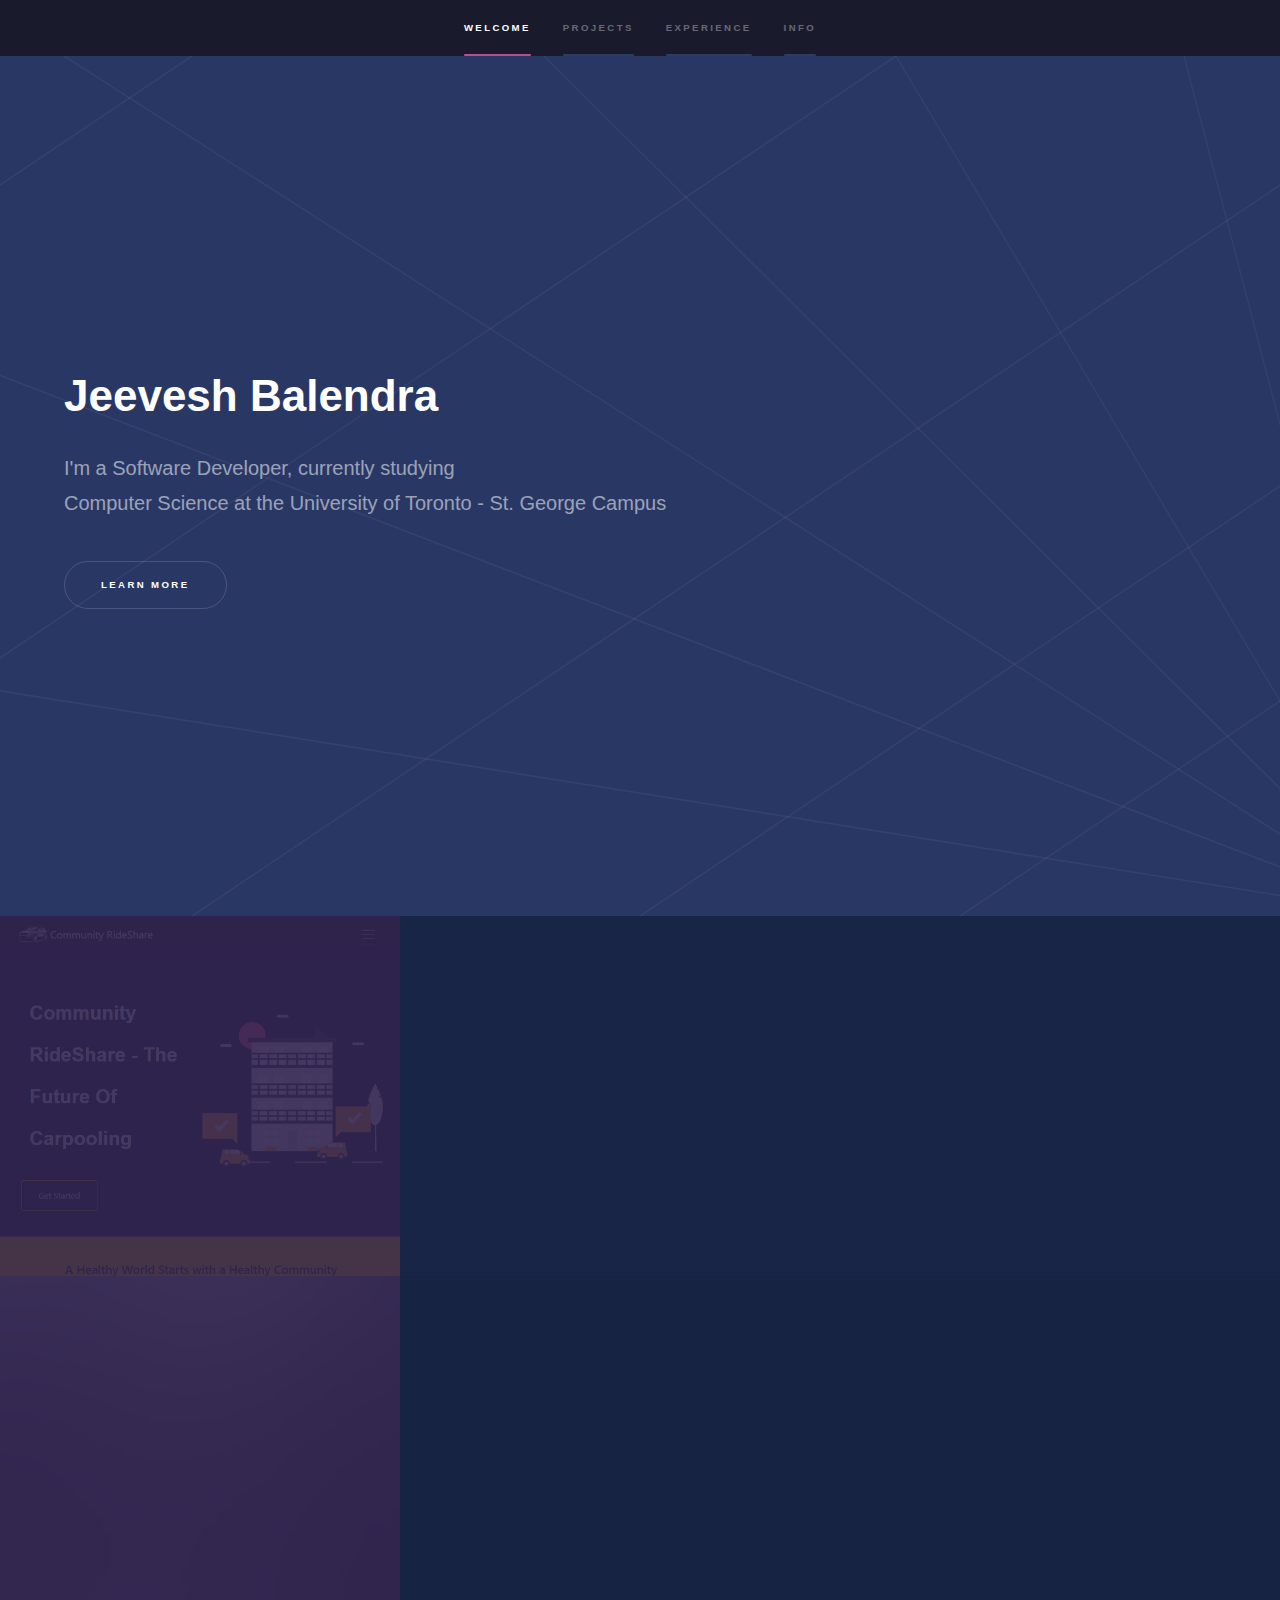
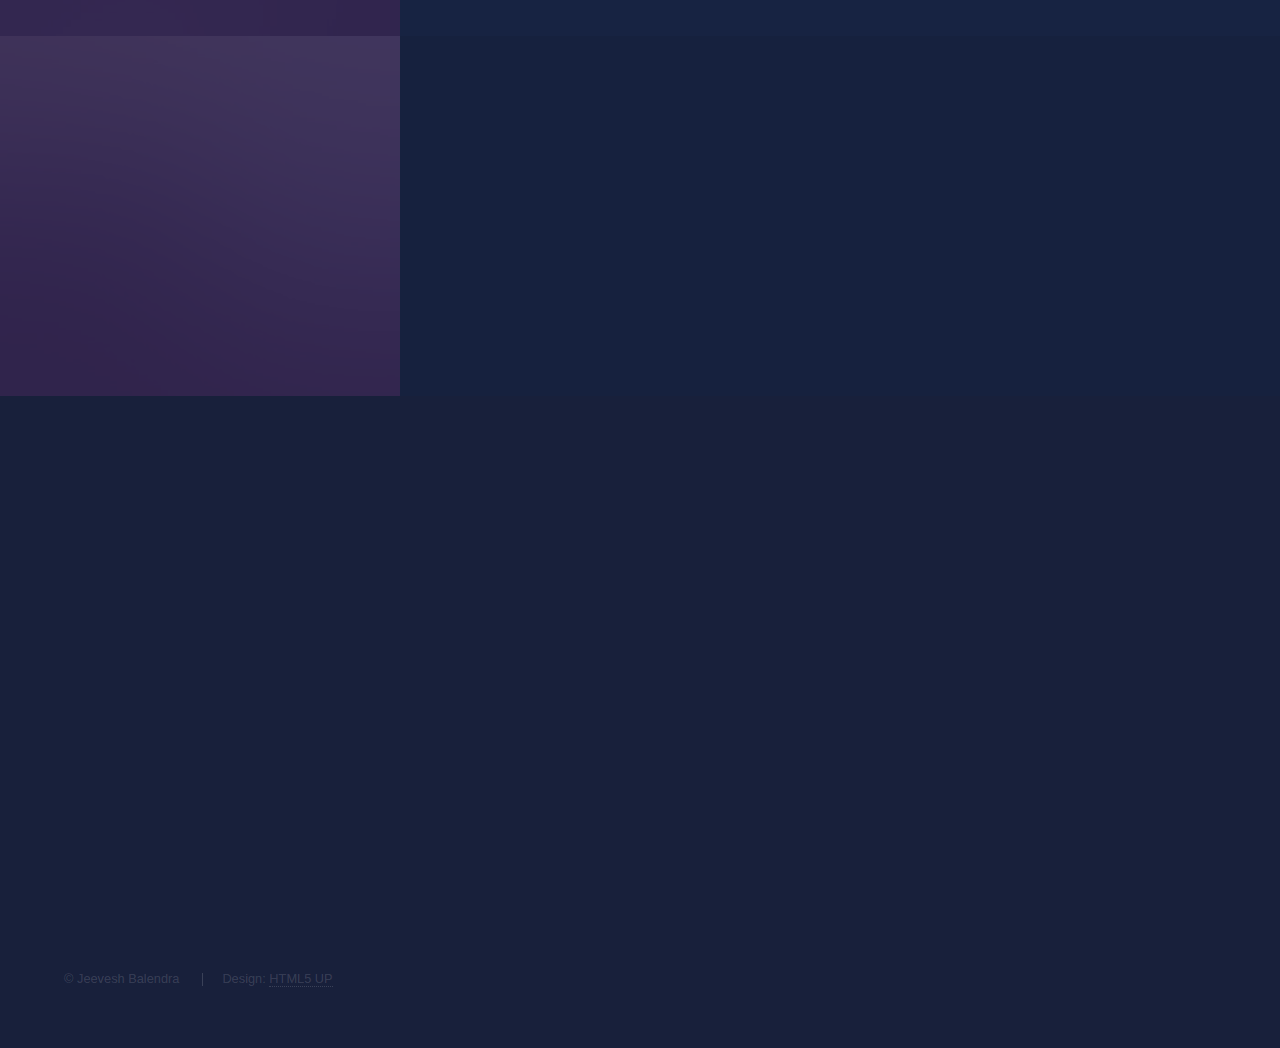
==== commit 7e19339d: "photo" ====
--- a/index.html
+++ b/index.html
@@ -51,19 +51,17 @@
       <!-- One -->
       <section id="one" class="wrapper style2 spotlights">
         <section>
-          <a href="#" class="image"
-            ><img src="images/pic01.jpg" alt="" data-position="center center"
+          <a href="https://devpost.com/software/rideshare-2osvug" target="_blank" class="image"
+            ><img src="images/rideshare.png" alt="" data-position="center center"
           /></a>
           <div class="content">
             <div class="inner">
-              <h2>Sed ipsum dolor</h2>
+              <h2>Community RideShare</h2>
               <p>
-                Phasellus convallis elit id ullamcorper pulvinar. Duis aliquam
-                turpis mauris, eu ultricies erat malesuada quis. Aliquam
-                dapibus.
+                A carpooling service & hackathon project intended to generate strong communities and a healthy environment.
               </p>
               <ul class="actions">
-                <li><a href="generic.html" class="button">Learn more</a></li>
+                <li><a href="https://devpost.com/software/rideshare-2osvug" target="_blank" class="button">Learn more</a></li>
               </ul>
             </div>
           </div>
@@ -74,11 +72,9 @@
           /></a>
           <div class="content">
             <div class="inner">
-              <h2>Feugiat consequat</h2>
+              <h2>Assignment Assassin</h2>
               <p>
-                Phasellus convallis elit id ullamcorper pulvinar. Duis aliquam
-                turpis mauris, eu ultricies erat malesuada quis. Aliquam
-                dapibus.
+                A recreation of the original Nintendo Bomberman game using Java.
               </p>
               <ul class="actions">
                 <li><a href="generic.html" class="button">Learn more</a></li>
@@ -92,11 +88,9 @@
           /></a>
           <div class="content">
             <div class="inner">
-              <h2>Ultricies aliquam</h2>
+              <h2>Mastermind Expert</h2>
               <p>
-                Phasellus convallis elit id ullamcorper pulvinar. Duis aliquam
-                turpis mauris, eu ultricies erat malesuada quis. Aliquam
-                dapibus.
+                A digitalized version of the Mastermind board game using Python.
               </p>
               <ul class="actions">
                 <li><a href="generic.html" class="button">Learn more</a></li>
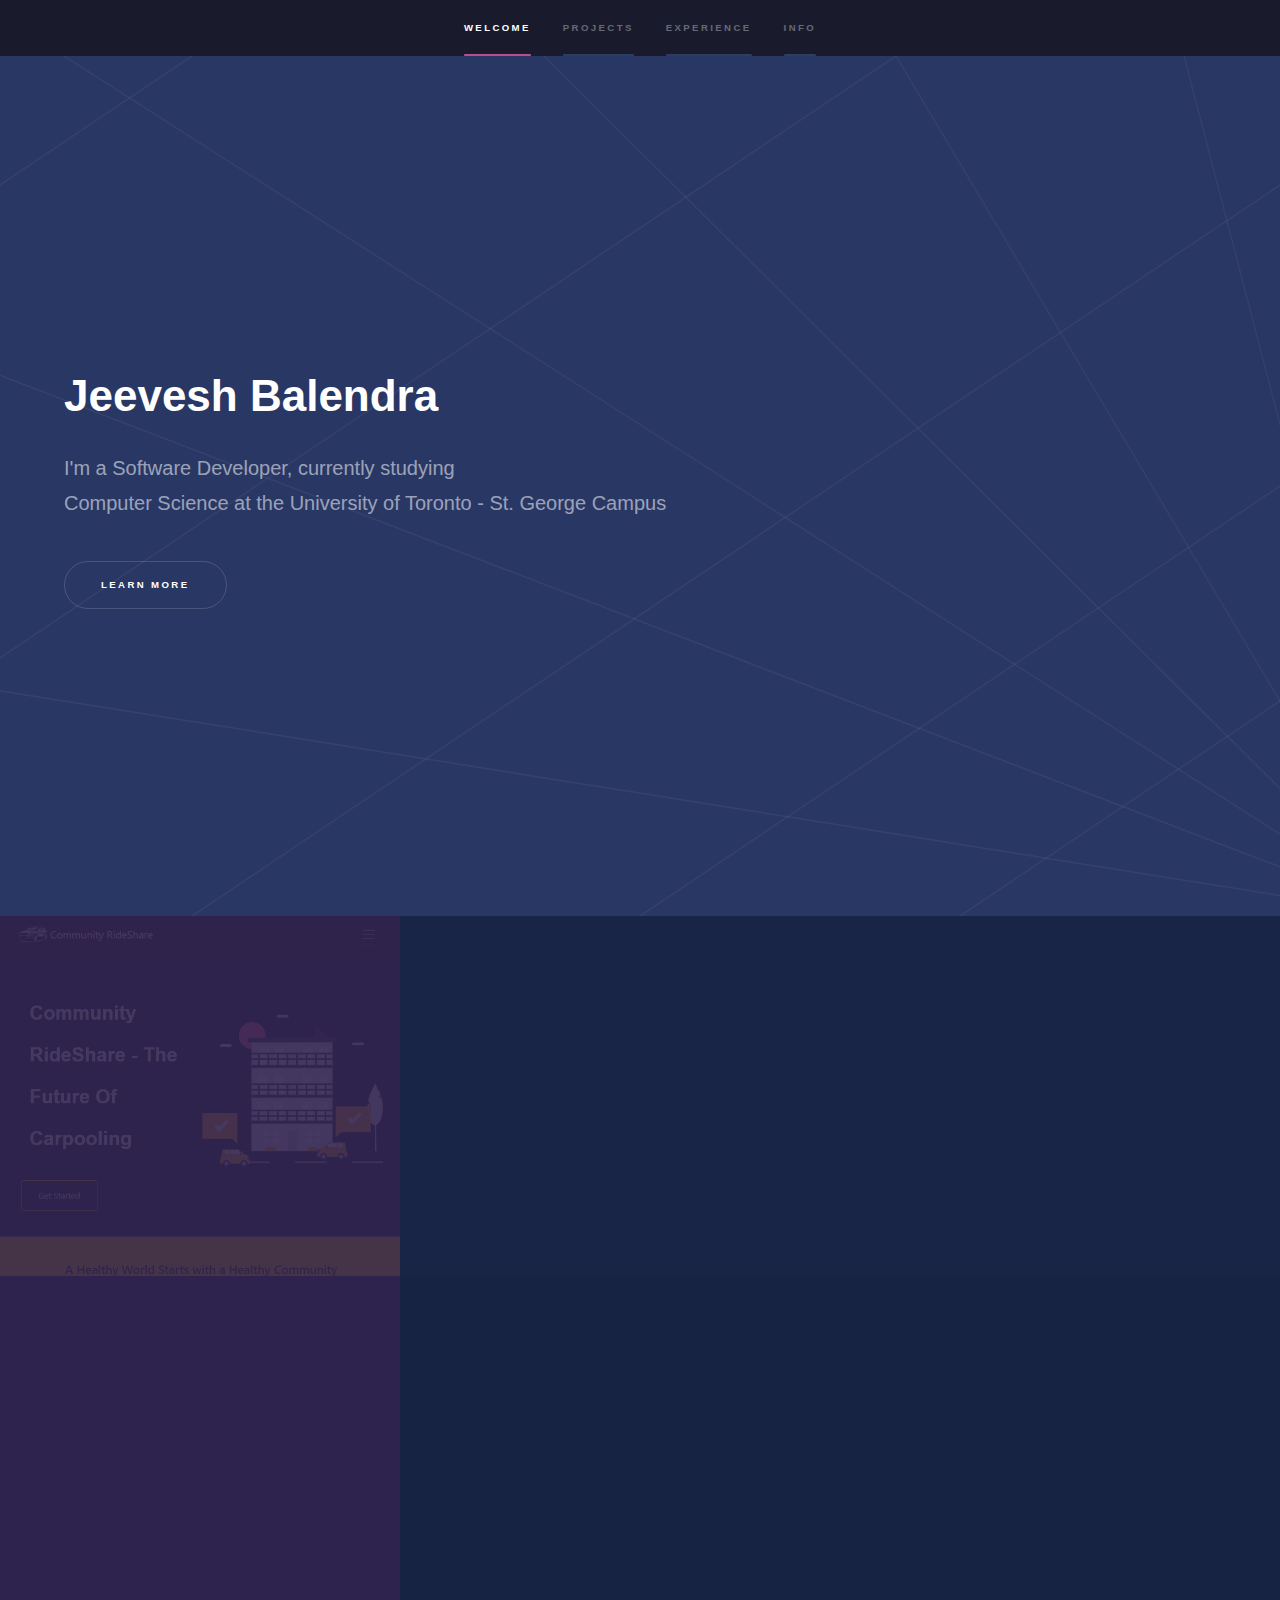
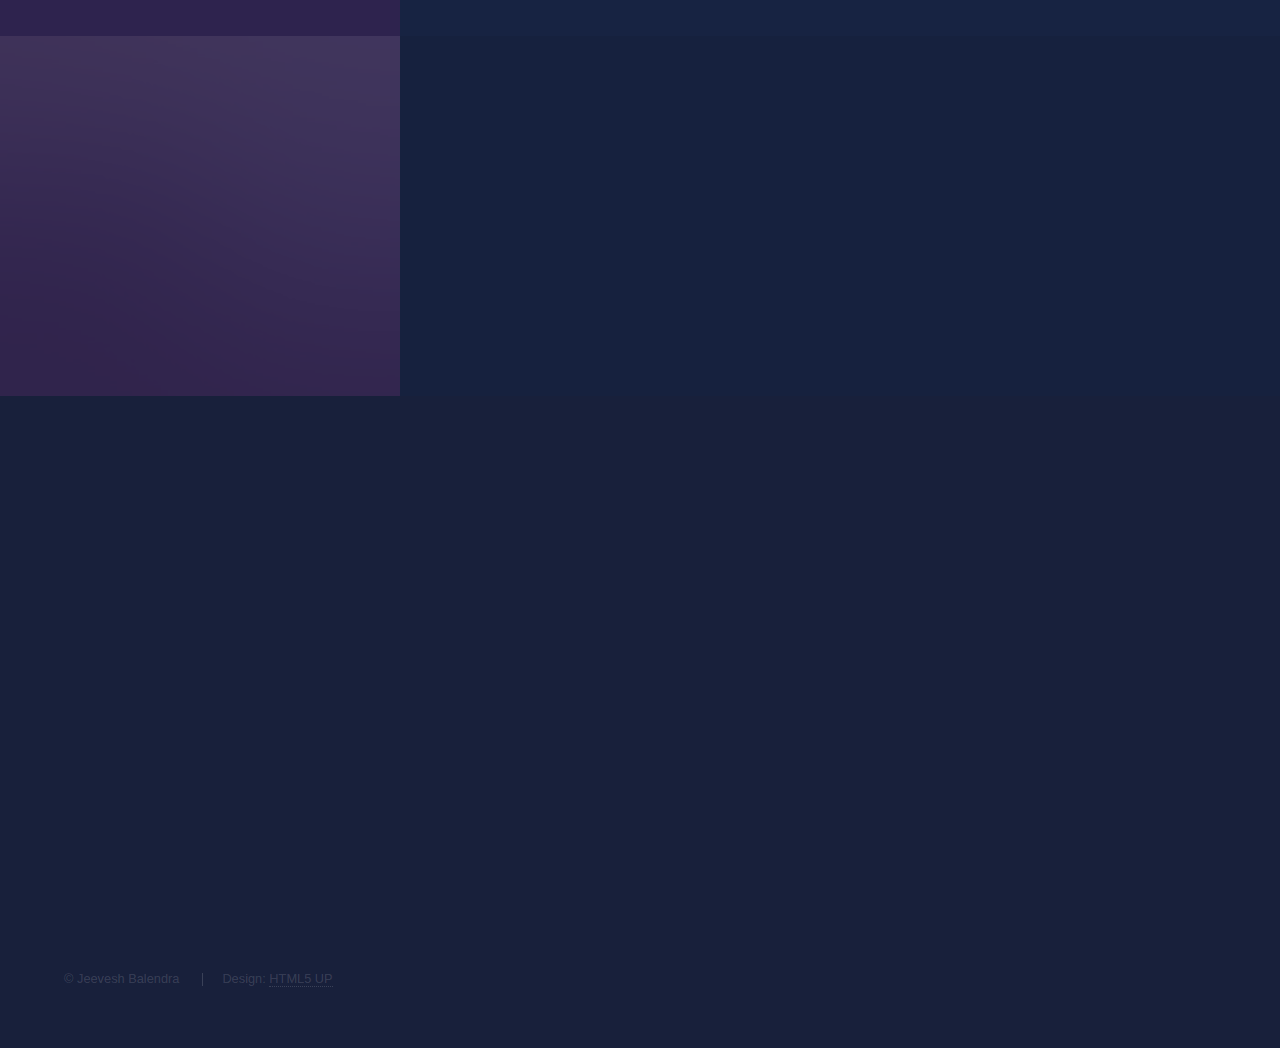
==== commit 374ce7ba: "project" ====
--- a/index.html
+++ b/index.html
@@ -67,8 +67,8 @@
           </div>
         </section>
         <section>
-          <a href="#" class="image"
-            ><img src="images/pic02.jpg" alt="" data-position="top center"
+          <a href="https://github.com/matthewzxliu/ICS4U-ISU" target="_blank" class="image"
+            ><img src="bomberman.png" alt="bomberman game" data-position="top center"
           /></a>
           <div class="content">
             <div class="inner">
@@ -77,7 +77,7 @@
                 A recreation of the original Nintendo Bomberman game using Java.
               </p>
               <ul class="actions">
-                <li><a href="generic.html" class="button">Learn more</a></li>
+                <li><a href="https://github.com/matthewzxliu/ICS4U-ISU" target="_blank" class="button">Learn more</a></li>
               </ul>
             </div>
           </div>
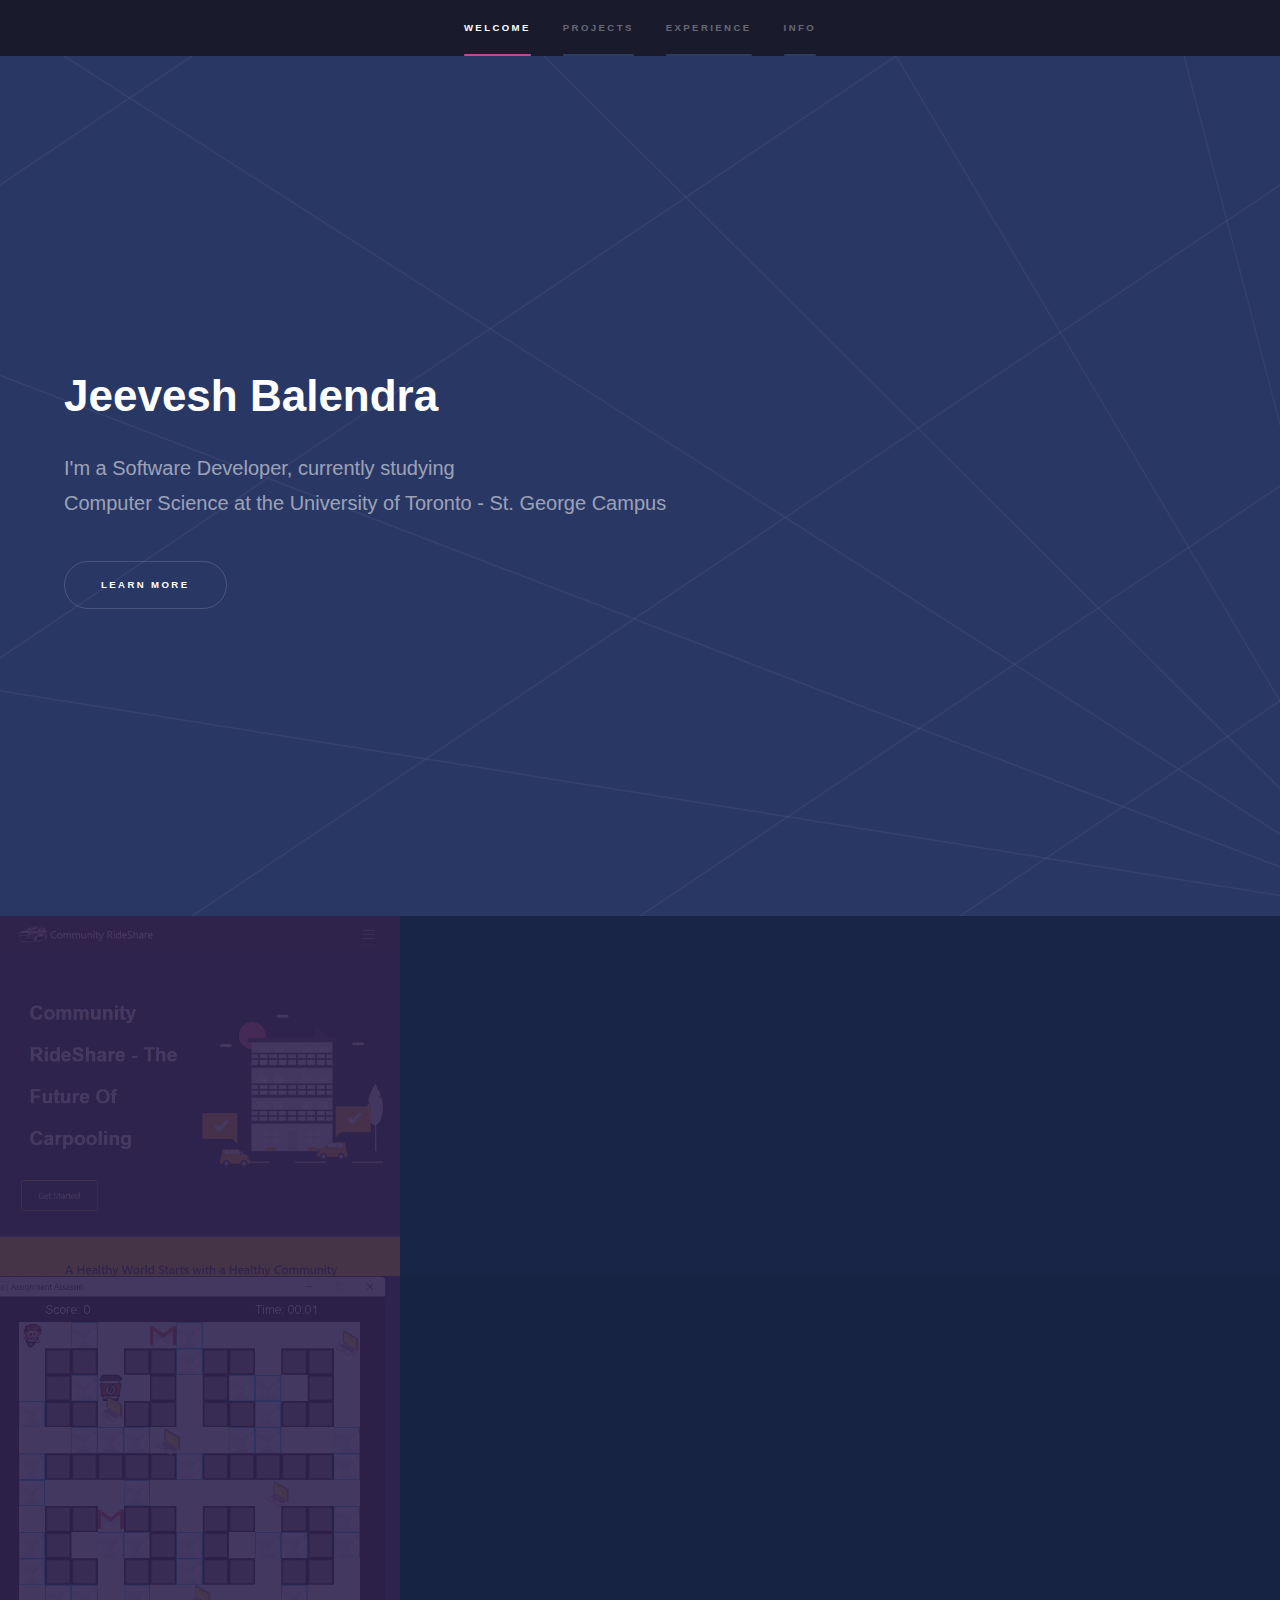
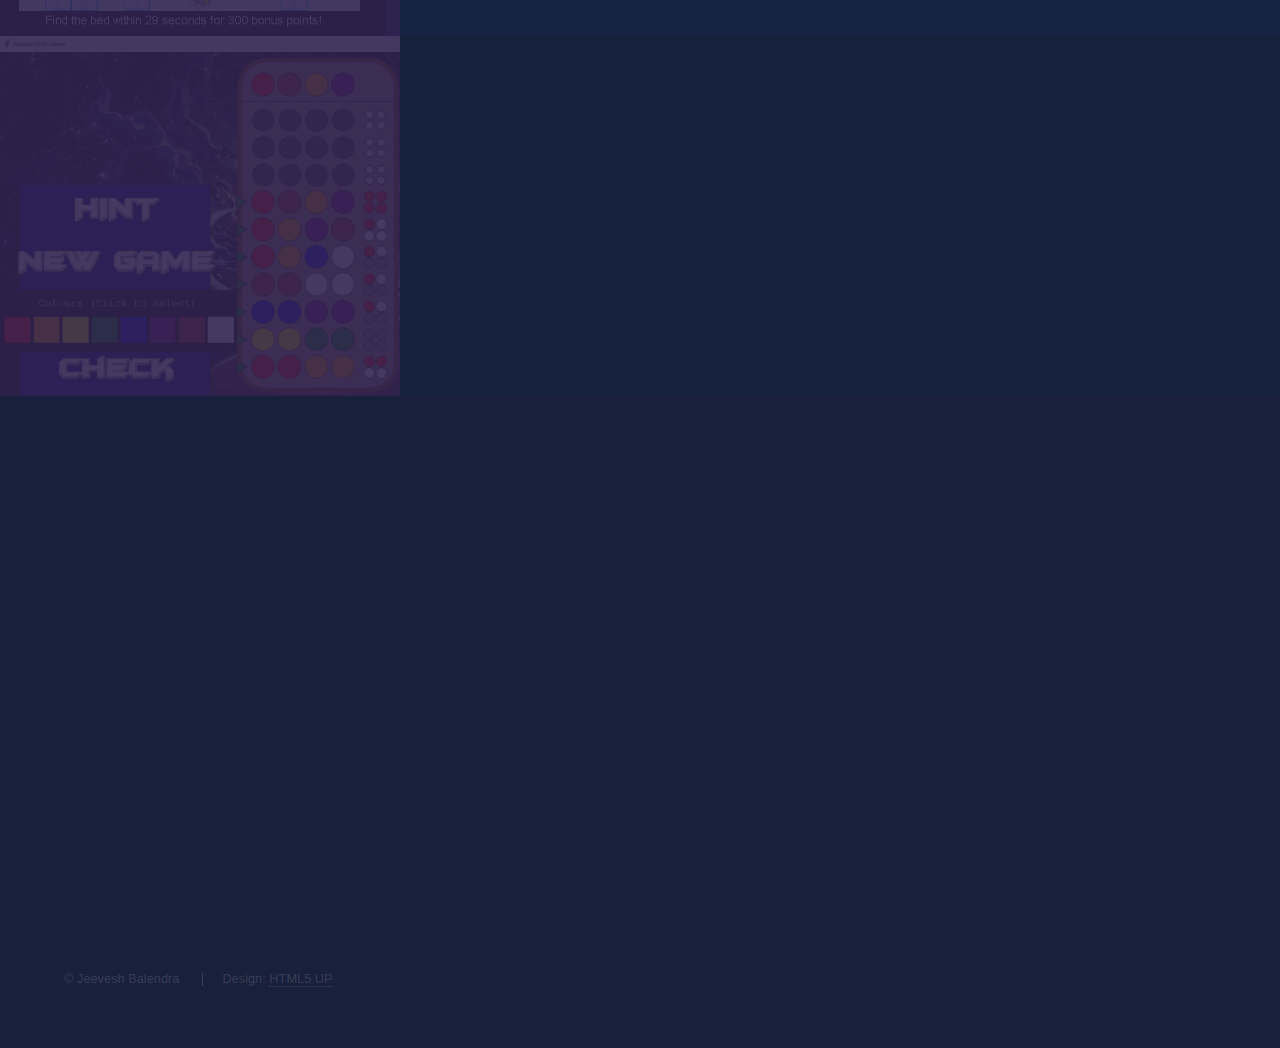
==== commit f8bc141d: "image" ====
--- a/index.html
+++ b/index.html
@@ -68,7 +68,7 @@
         </section>
         <section>
           <a href="https://github.com/matthewzxliu/ICS4U-ISU" target="_blank" class="image"
-            ><img src="bomberman.png" alt="bomberman game" data-position="top center"
+            ><img src="images/bomberman.png" alt="bomberman game" data-position="top center"
           /></a>
           <div class="content">
             <div class="inner">
@@ -83,8 +83,8 @@
           </div>
         </section>
         <section>
-          <a href="#" class="image"
-            ><img src="images/pic03.jpg" alt="" data-position="25% 25%"
+          <a class="image"
+            ><img src="images/mastermind.png" alt="" data-position="25% 25%"
           /></a>
           <div class="content">
             <div class="inner">
@@ -92,9 +92,9 @@
               <p>
                 A digitalized version of the Mastermind board game using Python.
               </p>
-              <ul class="actions">
+              <!-- <ul class="actions">
                 <li><a href="generic.html" class="button">Learn more</a></li>
-              </ul>
+              </ul> -->
             </div>
           </div>
         </section>
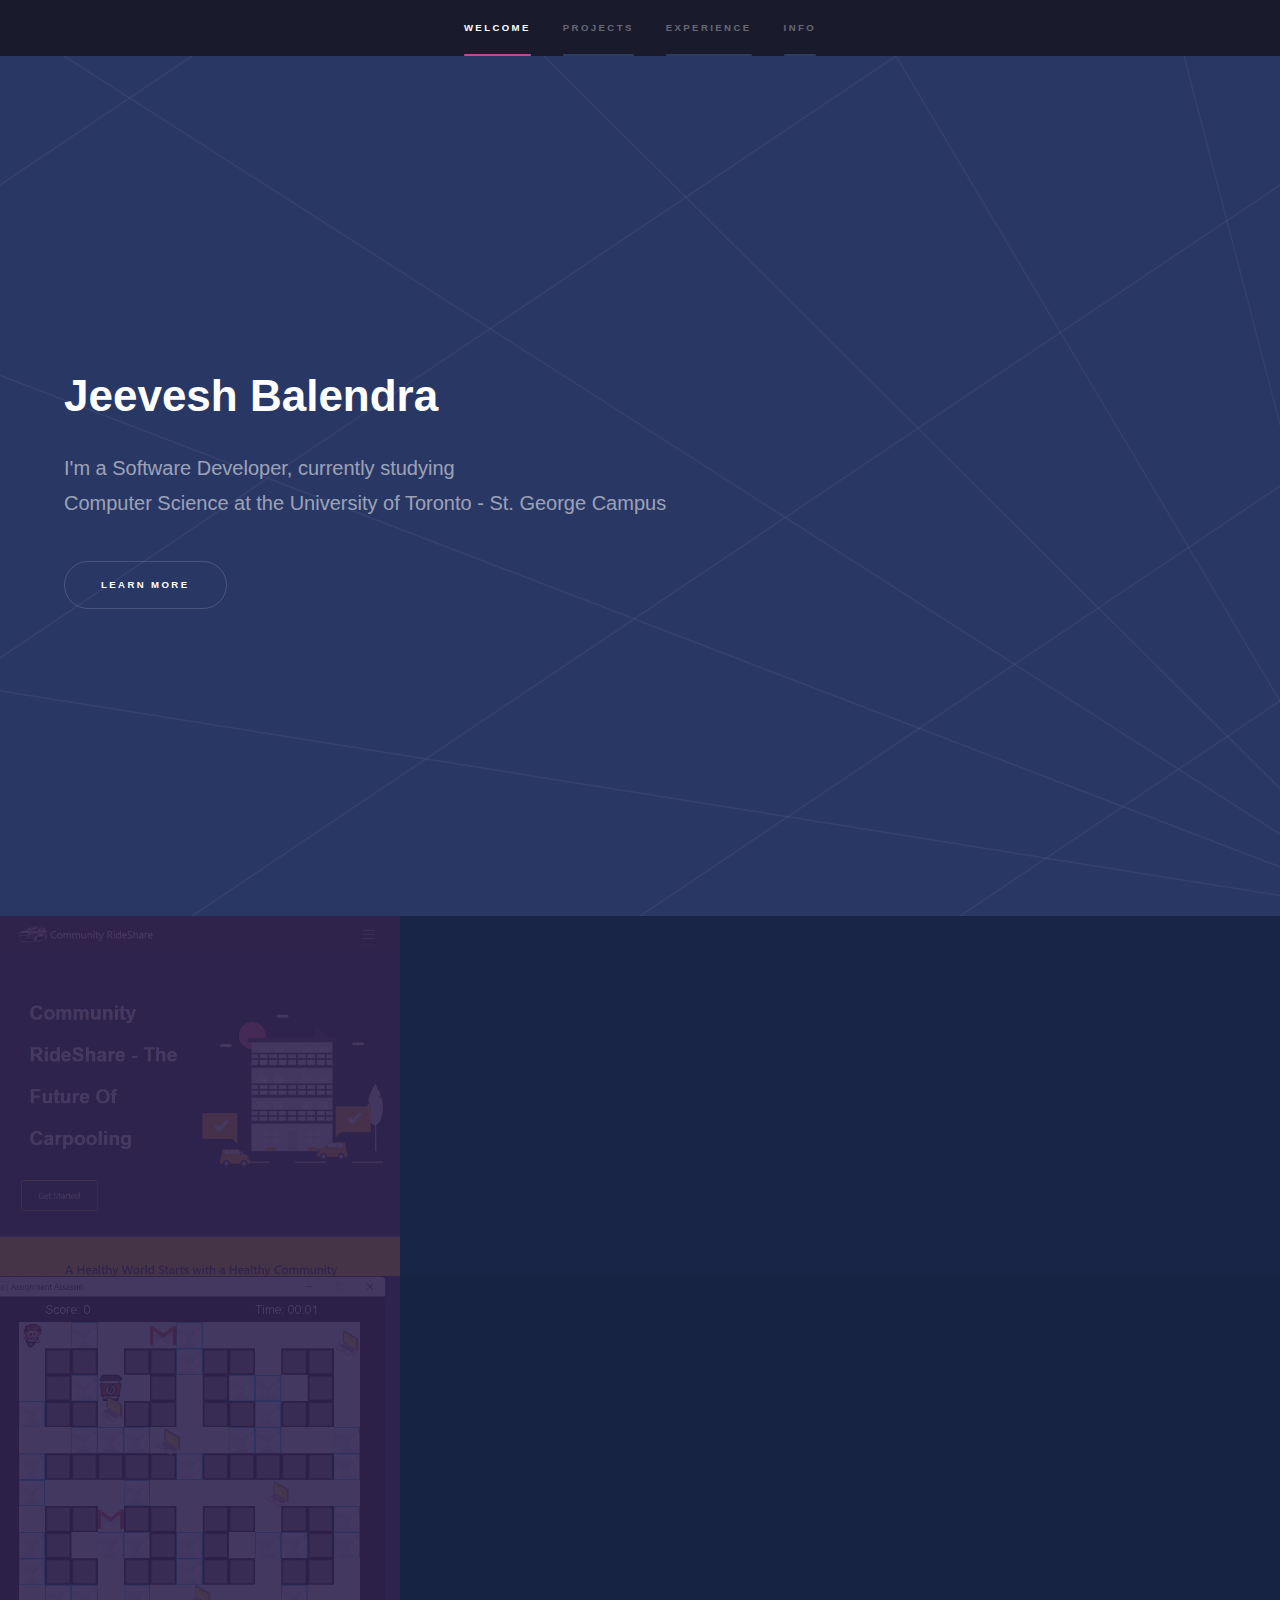
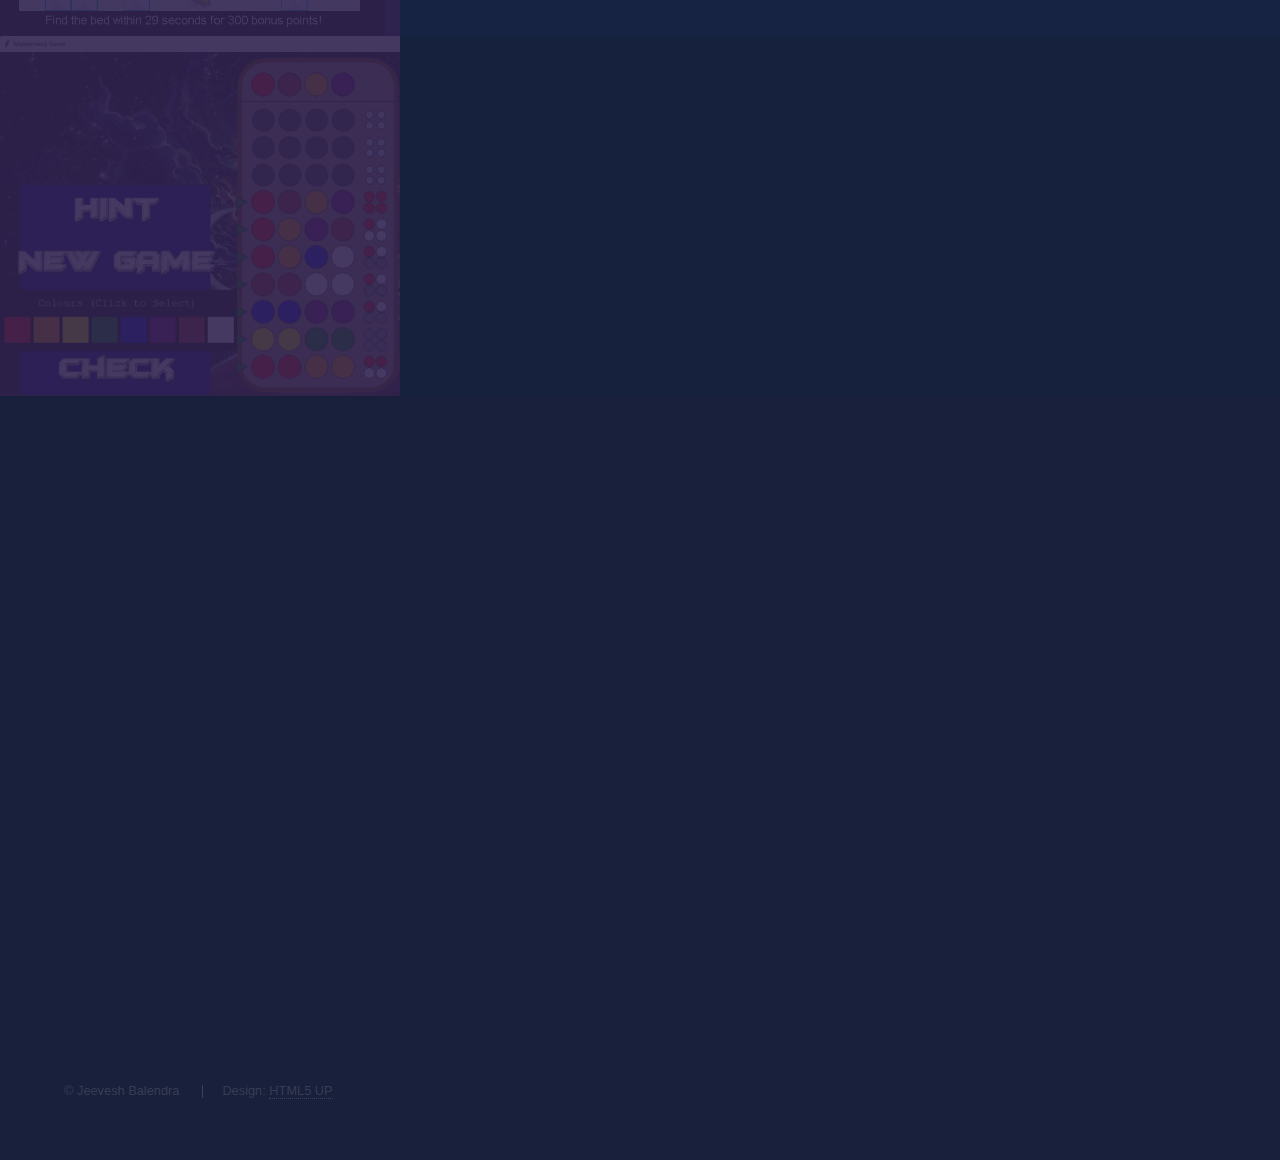
==== commit 720beed9: "title" ====
--- a/index.html
+++ b/index.html
@@ -103,6 +103,7 @@
       <!-- Two (experience) -->
       <section id="two" class="wrapper style3 fade-up">
         <div class="inner">
+          <h2>Experience</h2>
           <div class="table-wrapper">
             <table>
               <tbody>
@@ -125,6 +126,7 @@
       <!-- Three (info) -->
       <section id="three" class="wrapper style3 fade-up">
         <div class="inner">
+          <h2>Info</h2>
           <p>I'm currently exploring the world of software engineering, and I'm looking for work for Summer 2025.
           <br>Aside from that, I am also into finance and sports.
           <br>Feel free to reach out anytime!</p>
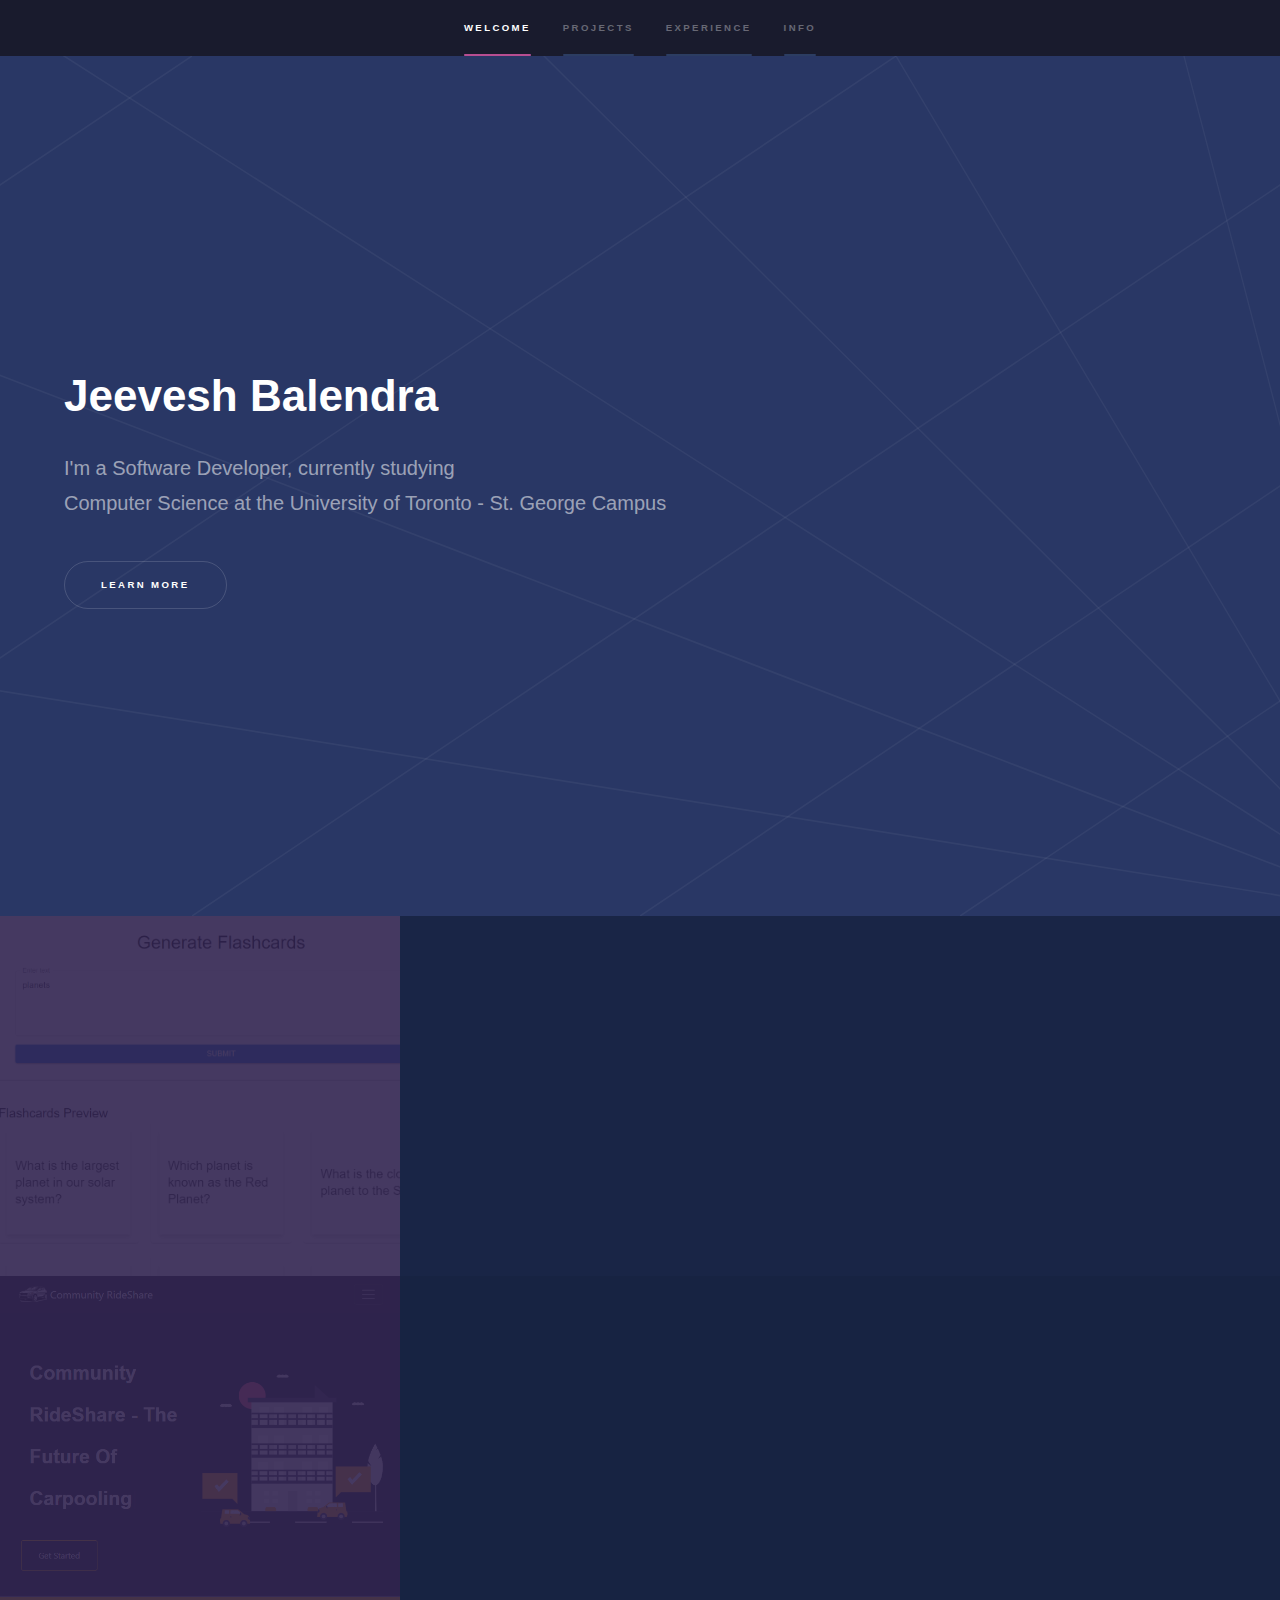
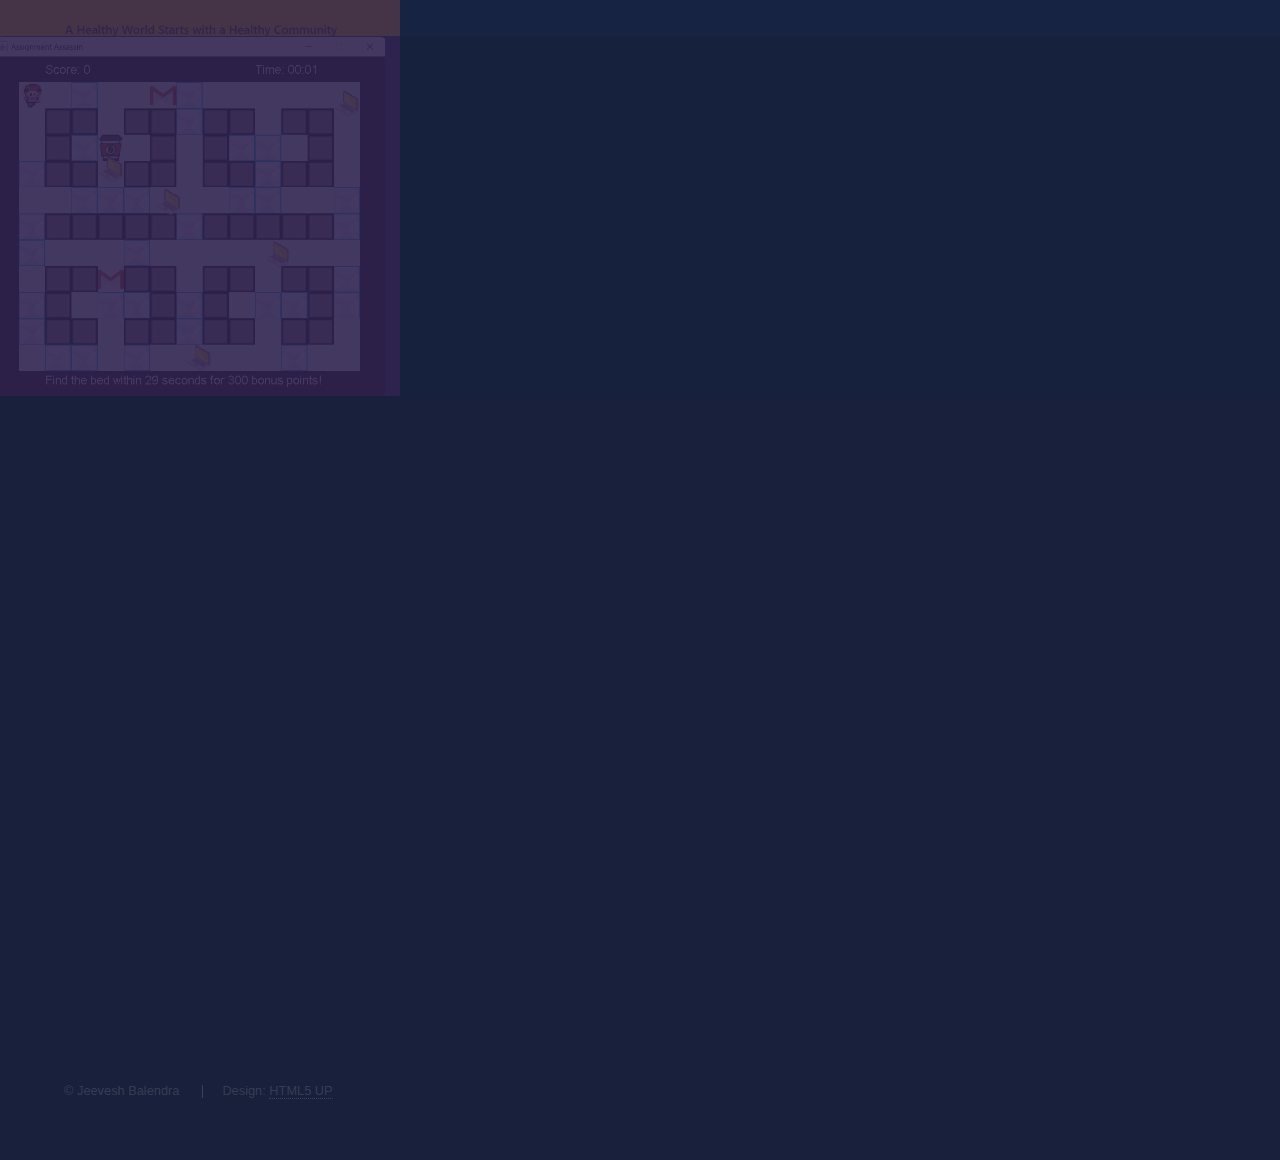
==== commit 7d59a0a7: "project" ====
--- a/index.html
+++ b/index.html
@@ -31,6 +31,7 @@
         </nav>
       </div>
     </section>
+    
 
     <!-- Wrapper -->
     <div id="wrapper">
@@ -51,6 +52,24 @@
       <!-- One -->
       <section id="one" class="wrapper style2 spotlights">
         <section>
+          <a href="https://www.youtube.com/watch?v=RlKsEvtD_Lg&ab_channel=JeeveshBalendra" target="_blank" class="image"
+            ><img src="images/flashcards.png" alt="" data-position="25% 25%"
+          /></a>
+          <div class="content">
+            <div class="inner">
+              <h2>AI FlashCards</h2>
+              <p>
+                SaaS product that generates dynamic flashcards.
+                <br>
+                # Next.js, React, Firebase, OpenAI API, Clerk, Stripe
+              </p>
+              <ul class="actions">
+                <li><a href="https://github.com/jfishB/Flashcards_AI" target="_blank" class="button">Learn more</a></li>
+              </ul>
+            </div>
+          </div>
+        </section>
+        <section>
           <a href="https://devpost.com/software/rideshare-2osvug" target="_blank" class="image"
             ><img src="images/rideshare.png" alt="" data-position="center center"
           /></a>
@@ -59,6 +78,8 @@
               <h2>Community RideShare</h2>
               <p>
                 A carpooling service & hackathon project intended to generate strong communities and a healthy environment.
+                <br>
+                # HTML, CSS, Bootstrap, JavaScript, mySQL
               </p>
               <ul class="actions">
                 <li><a href="https://devpost.com/software/rideshare-2osvug" target="_blank" class="button">Learn more</a></li>
@@ -75,26 +96,12 @@
               <h2>Assignment Assassin</h2>
               <p>
                 A recreation of the original Nintendo Bomberman game using Java.
+                <br>
+                # Java
               </p>
               <ul class="actions">
                 <li><a href="https://github.com/matthewzxliu/ICS4U-ISU" target="_blank" class="button">Learn more</a></li>
               </ul>
-            </div>
-          </div>
-        </section>
-        <section>
-          <a class="image"
-            ><img src="images/mastermind.png" alt="" data-position="25% 25%"
-          /></a>
-          <div class="content">
-            <div class="inner">
-              <h2>Mastermind Expert</h2>
-              <p>
-                A digitalized version of the Mastermind board game using Python.
-              </p>
-              <!-- <ul class="actions">
-                <li><a href="generic.html" class="button">Learn more</a></li>
-              </ul> -->
             </div>
           </div>
         </section>
@@ -129,7 +136,8 @@
           <h2>Info</h2>
           <p>I'm currently exploring the world of software engineering, and I'm looking for work for Summer 2025.
           <br>Aside from that, I am also into finance and sports.
-          <br>Feel free to reach out anytime!</p>
+          <br>Feel free to reach out anytime! Check out my <a href="https://drive.google.com/file/d/1q8_vQ8xKLZ3EI7UCWwO-Gu_GtA9NpD2e/view?usp=sharing" target="_blank">resume.</a>
+          </p>
           <div>
             <section>
                   <ul class="icons">
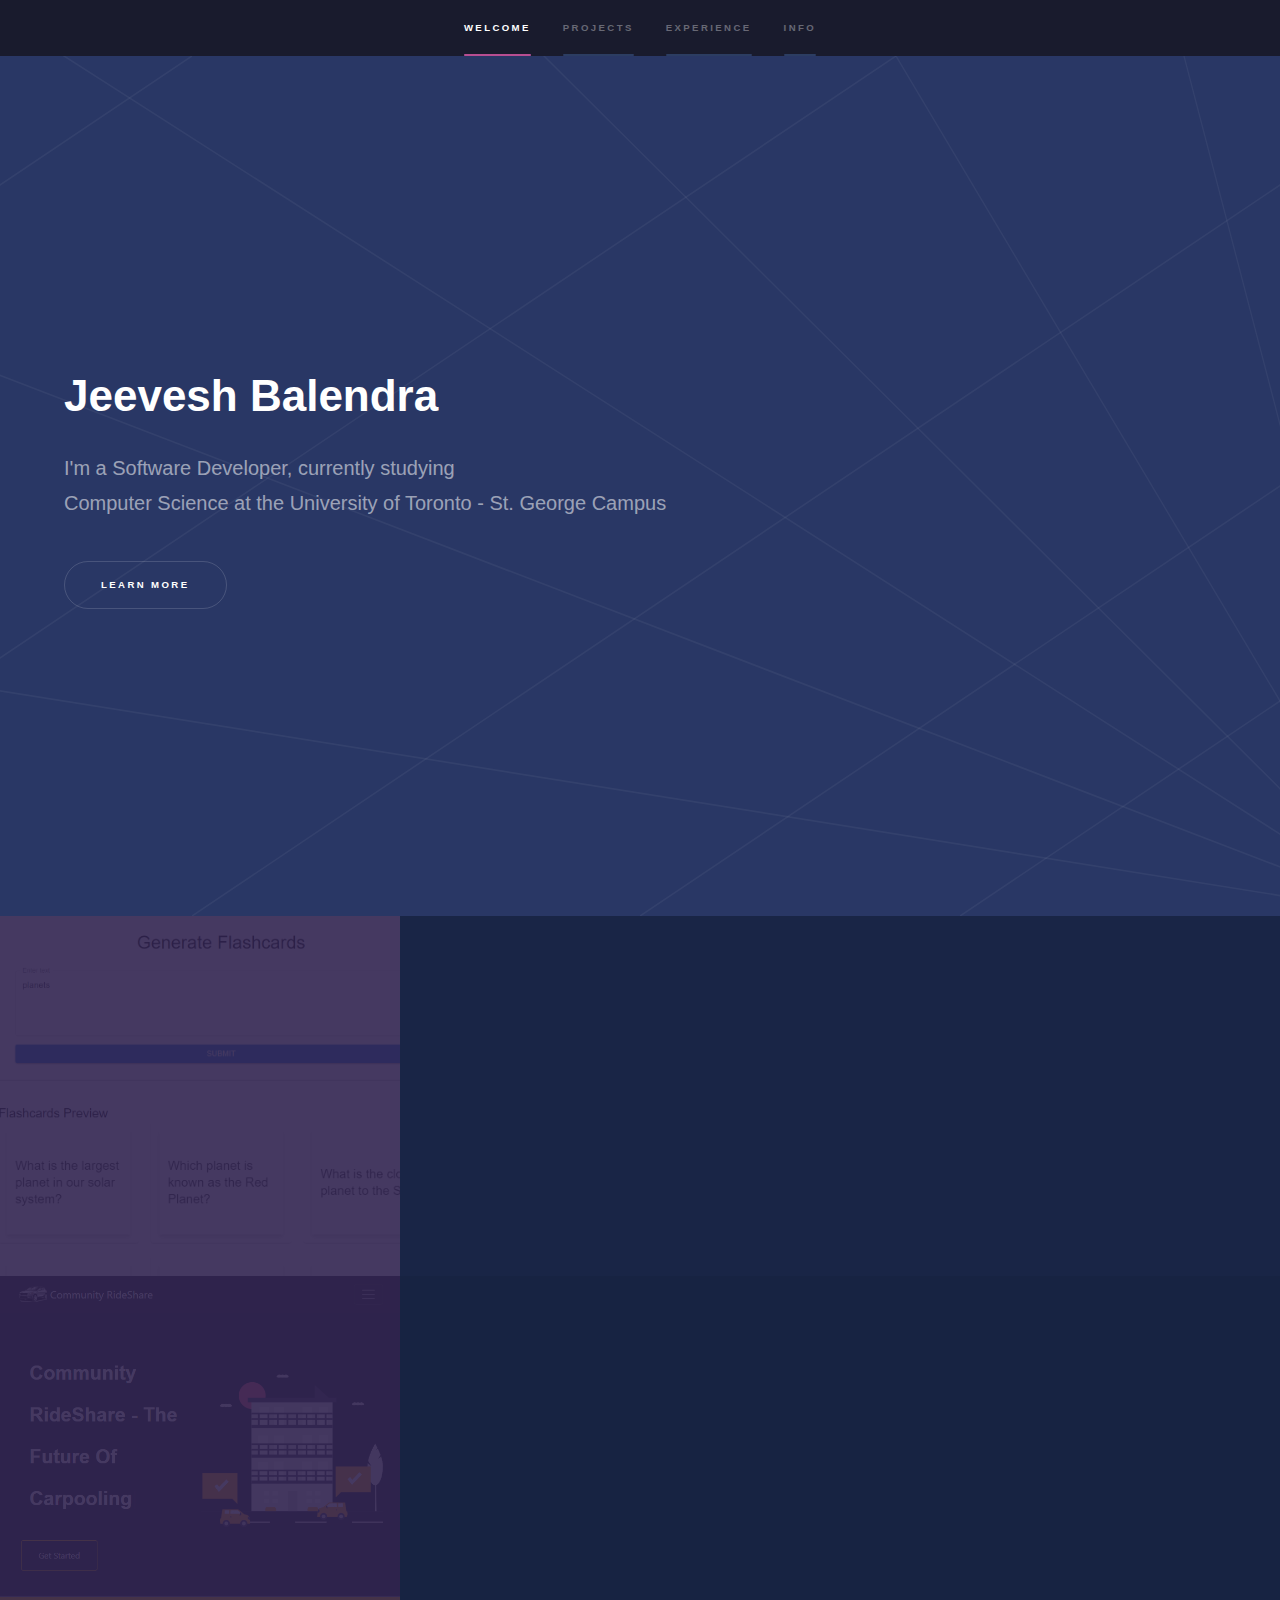
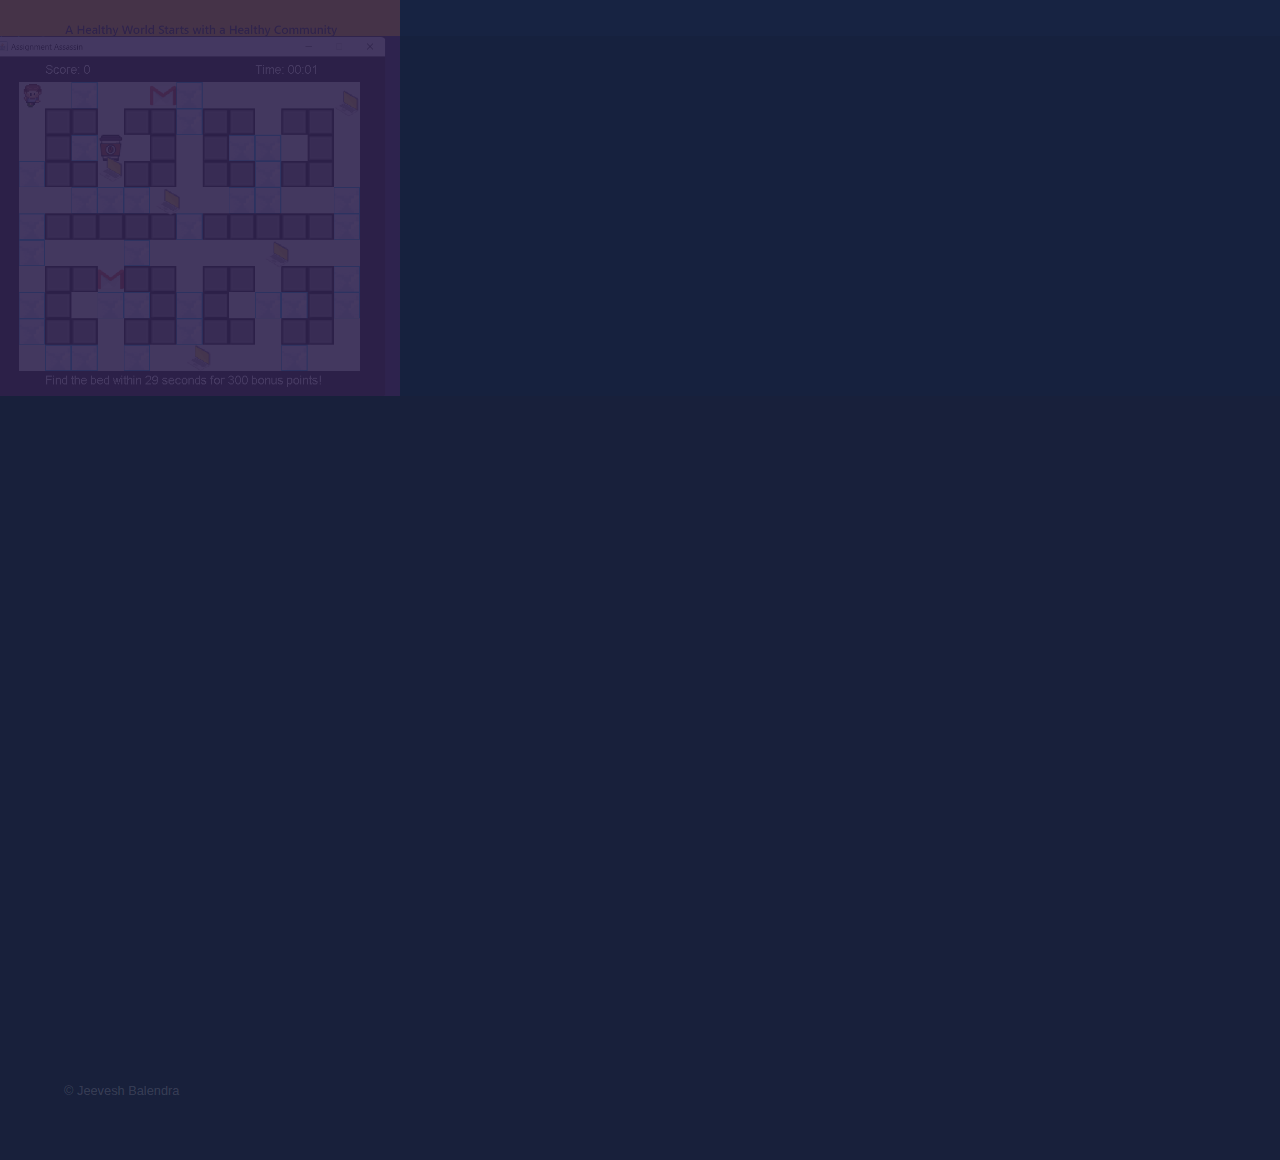
==== commit 2d4553bf: "Update index.html" ====
--- a/index.html
+++ b/index.html
@@ -141,11 +141,11 @@
           <div>
             <section>
                   <ul class="icons">
-                    <!-- <li>
-                      <a href="#" target="_blank" class="icon brands fa-twitter"
-                        ><span class="label">Twitter</span></a
+                    <li>
+                      <a href="https://www.instagram.com/j33fish.b/" target="_blank" class="icon brands fa-instagram"
+                        ><span class="label">Instagram</span></a
                       >
-                    </li> -->
+                    </li>
                     <li>
                       <a href="https://github.com/jfishB" target="_blank" class="icon brands fa-github"
                         ><span class="label">GitHub</span></a
@@ -169,7 +169,7 @@
         <div class="inner">
           <ul class="menu">
             <li>&copy; Jeevesh Balendra</li>
-            <li>Design: <a href="http://html5up.net">HTML5 UP</a></li>
+            <!-- <li>Design: <a href="http://html5up.net">HTML5 UP</a></li> -->
           </ul>
         </div>
       </footer>
